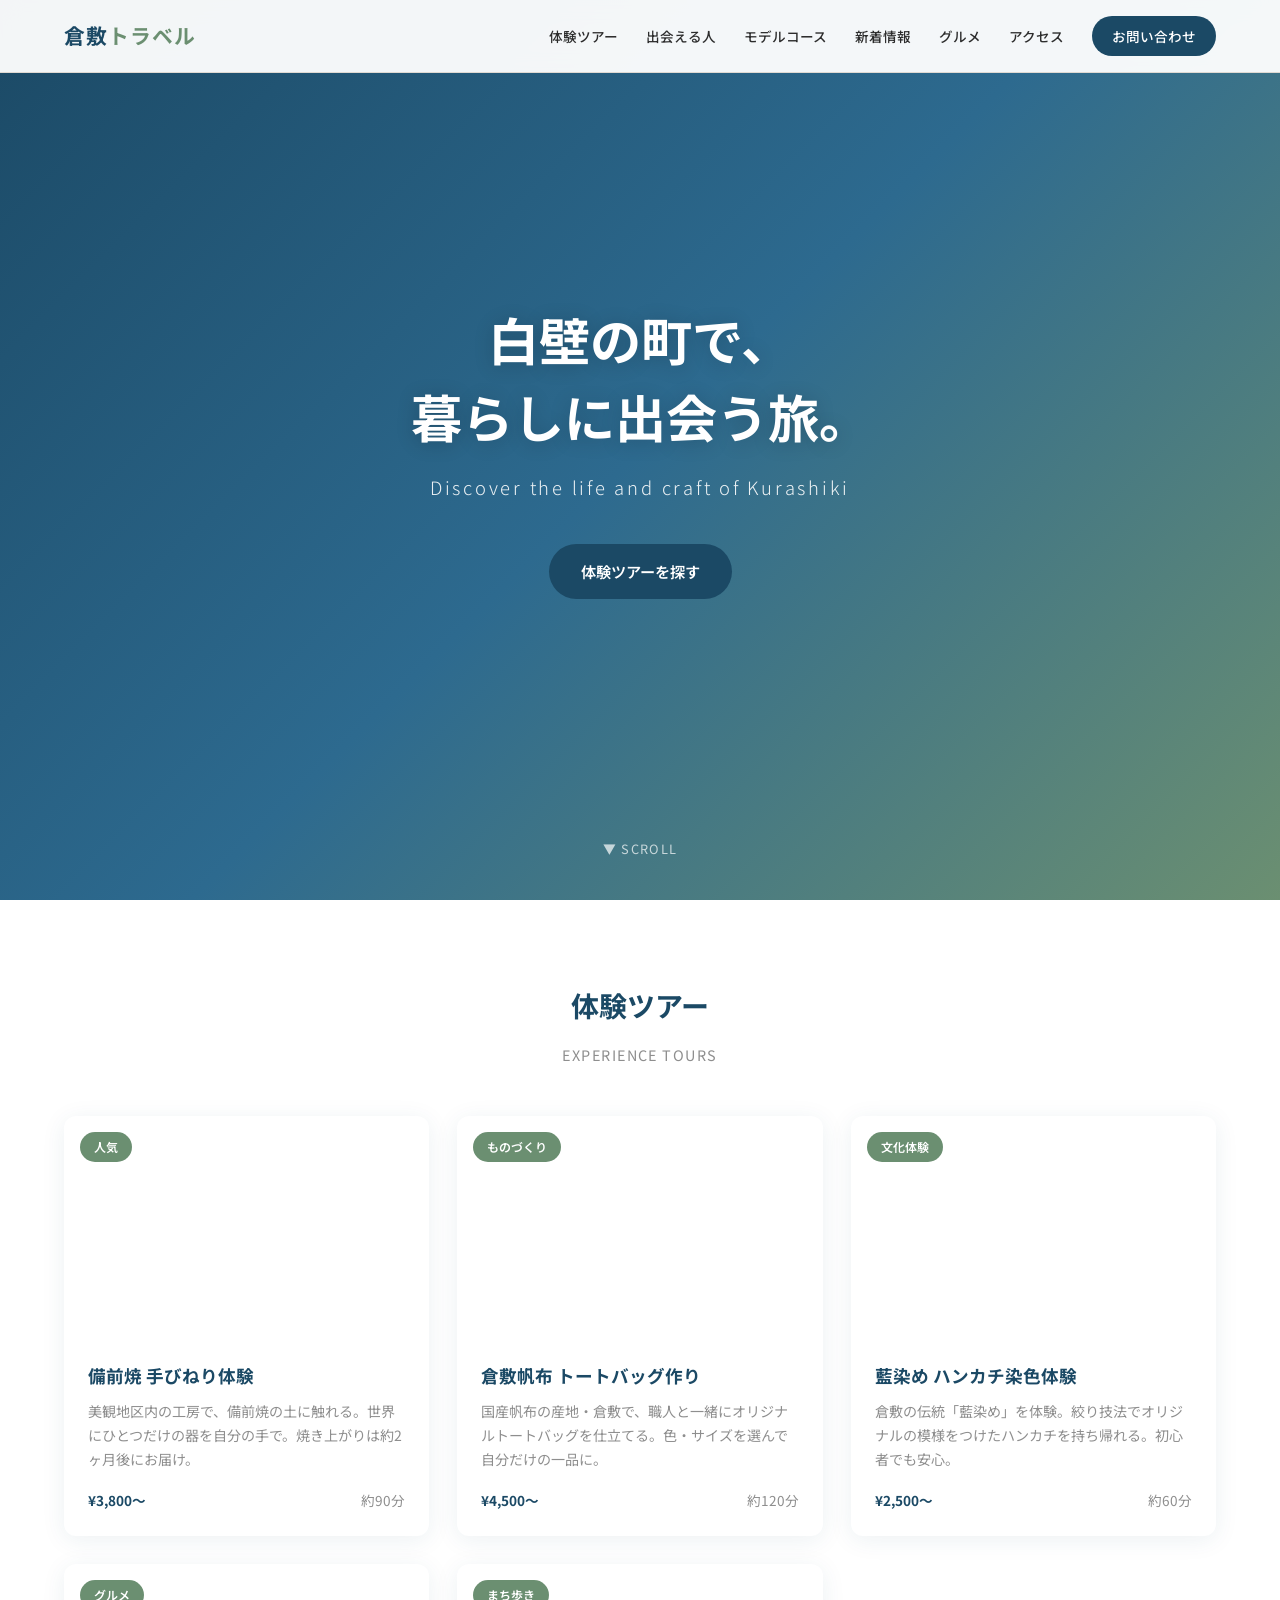
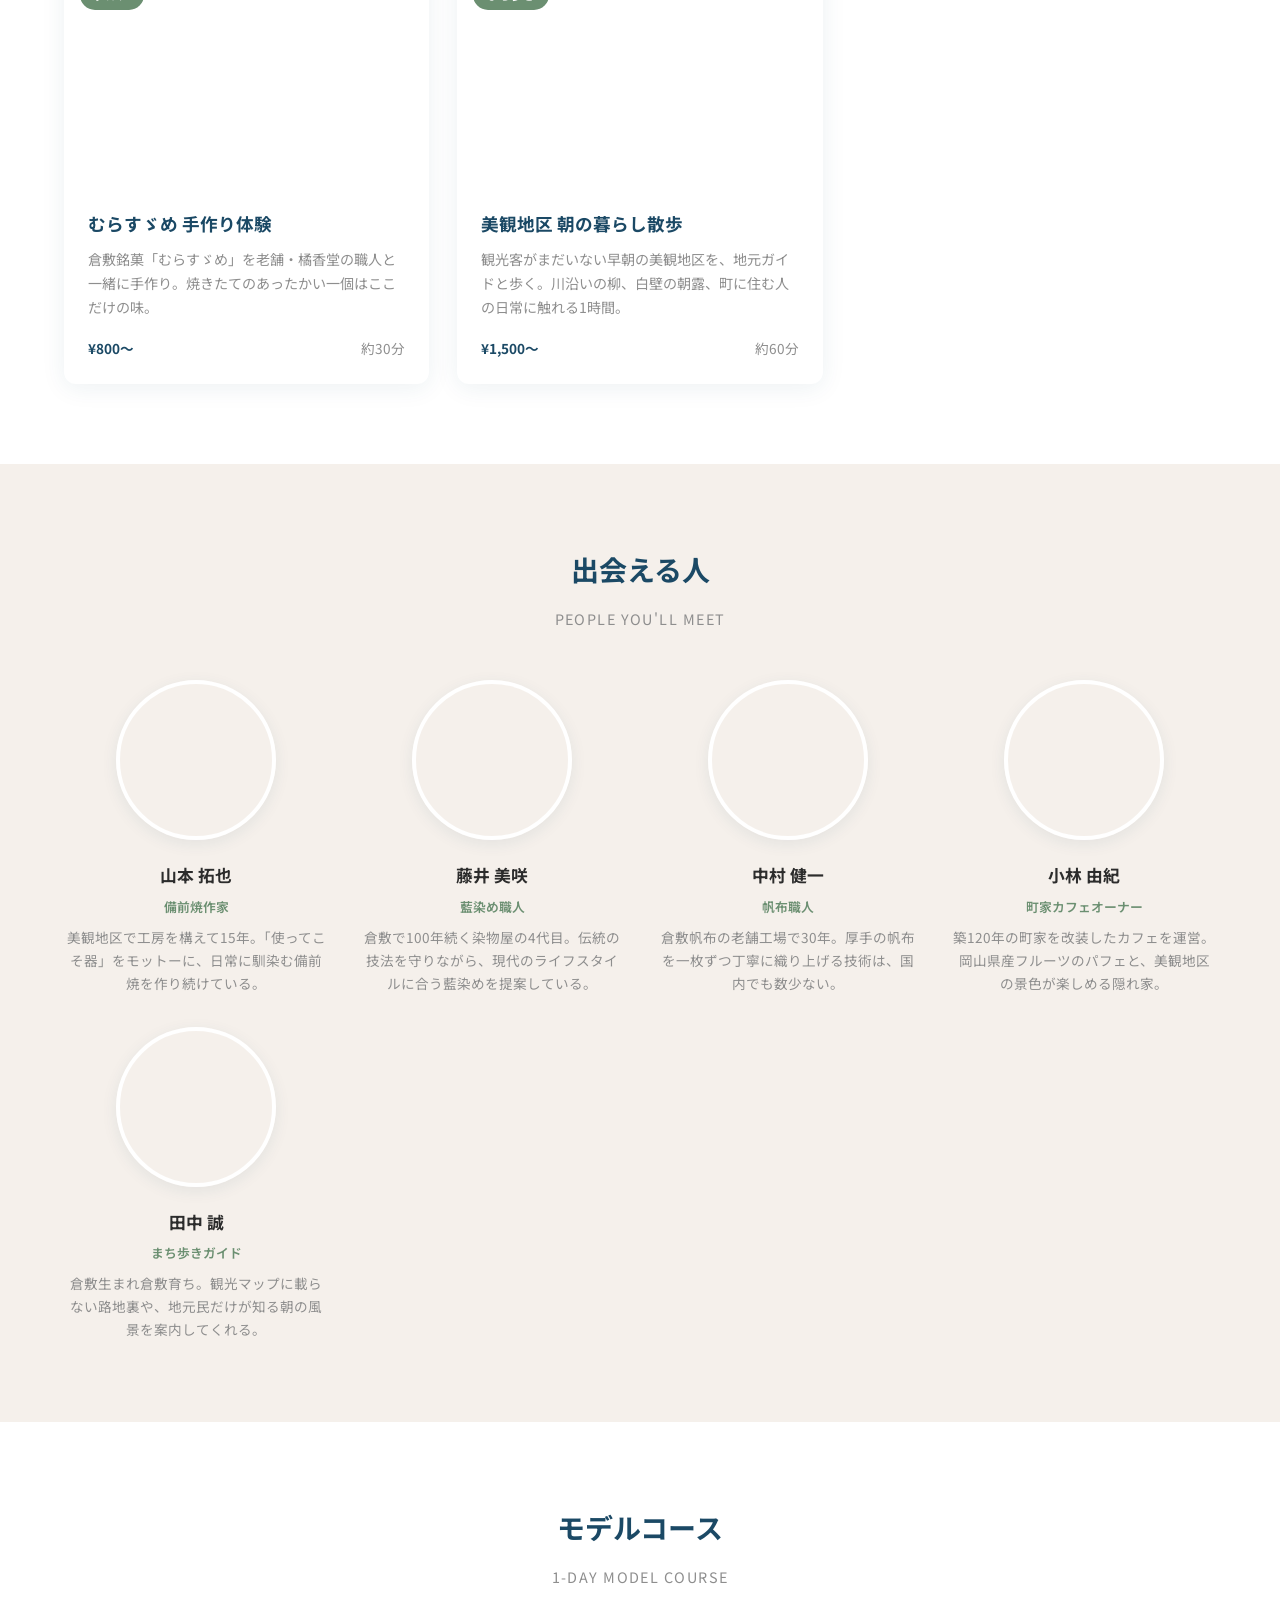
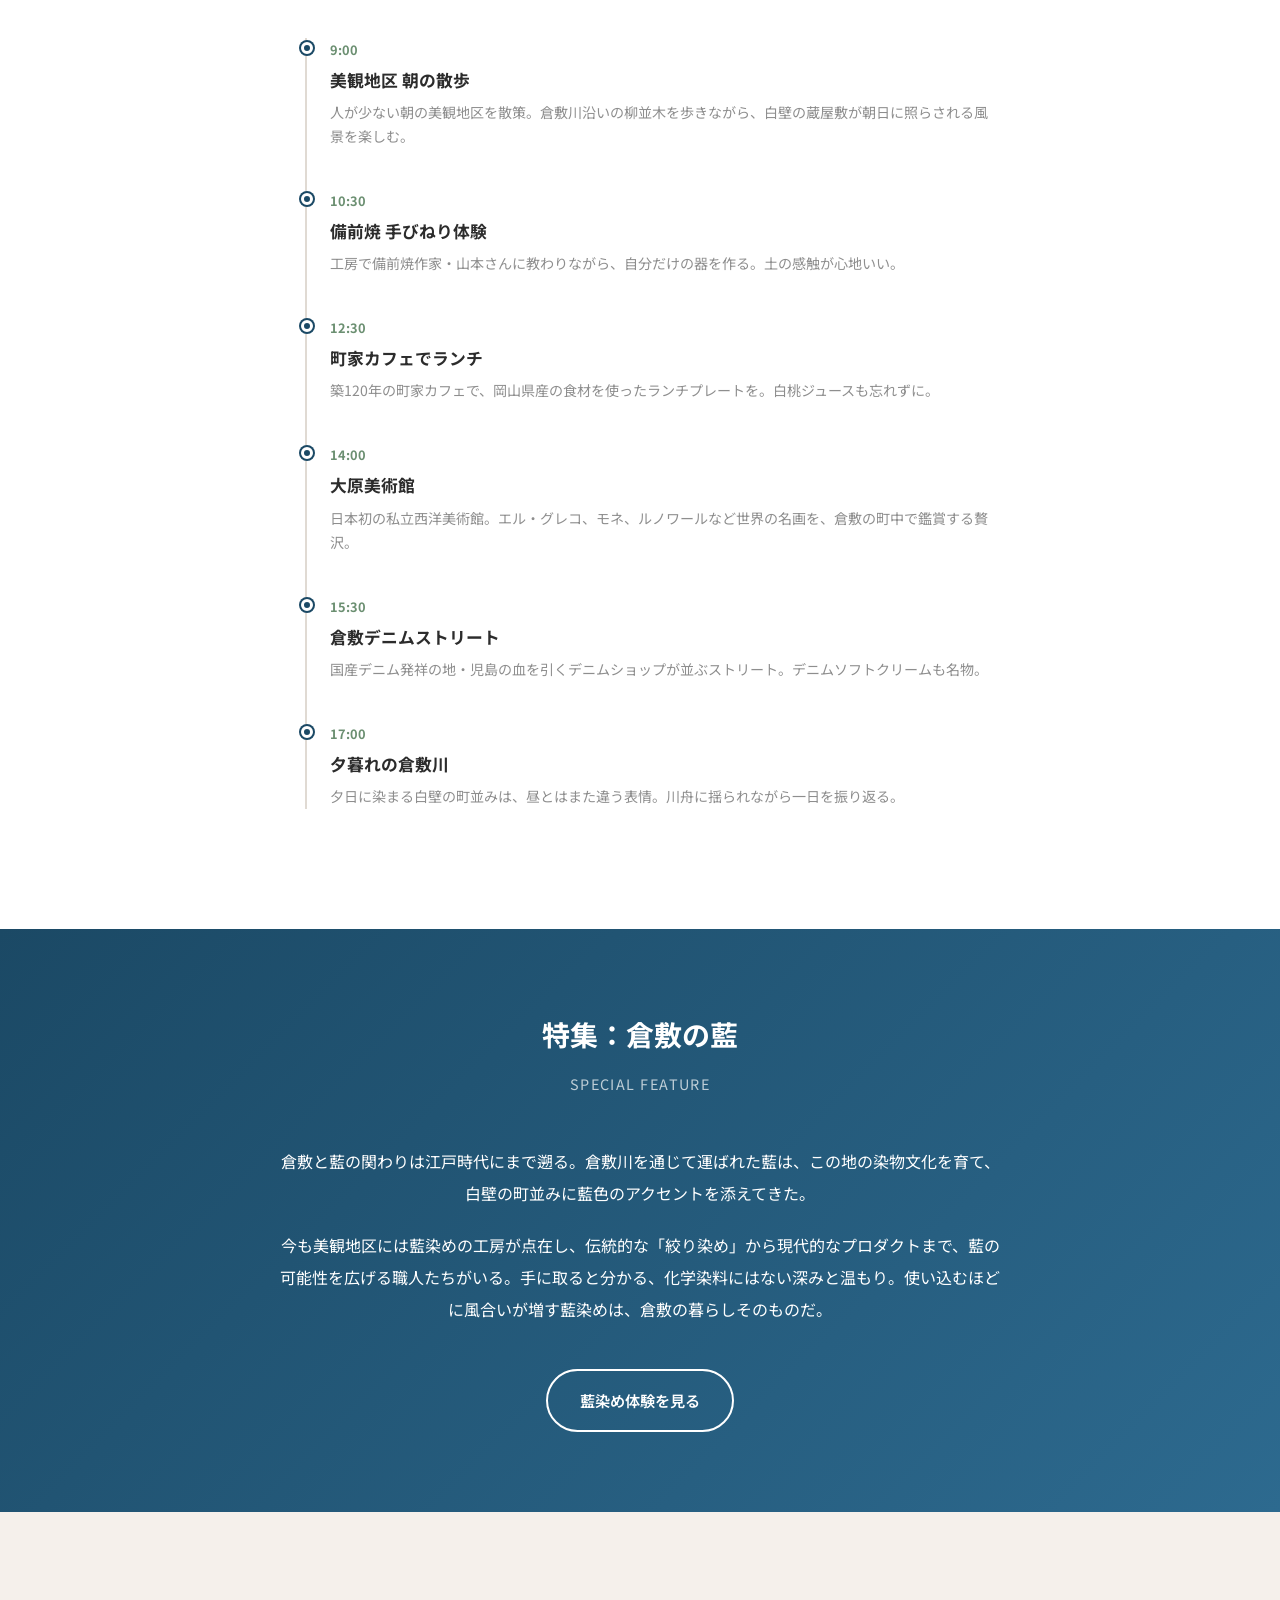
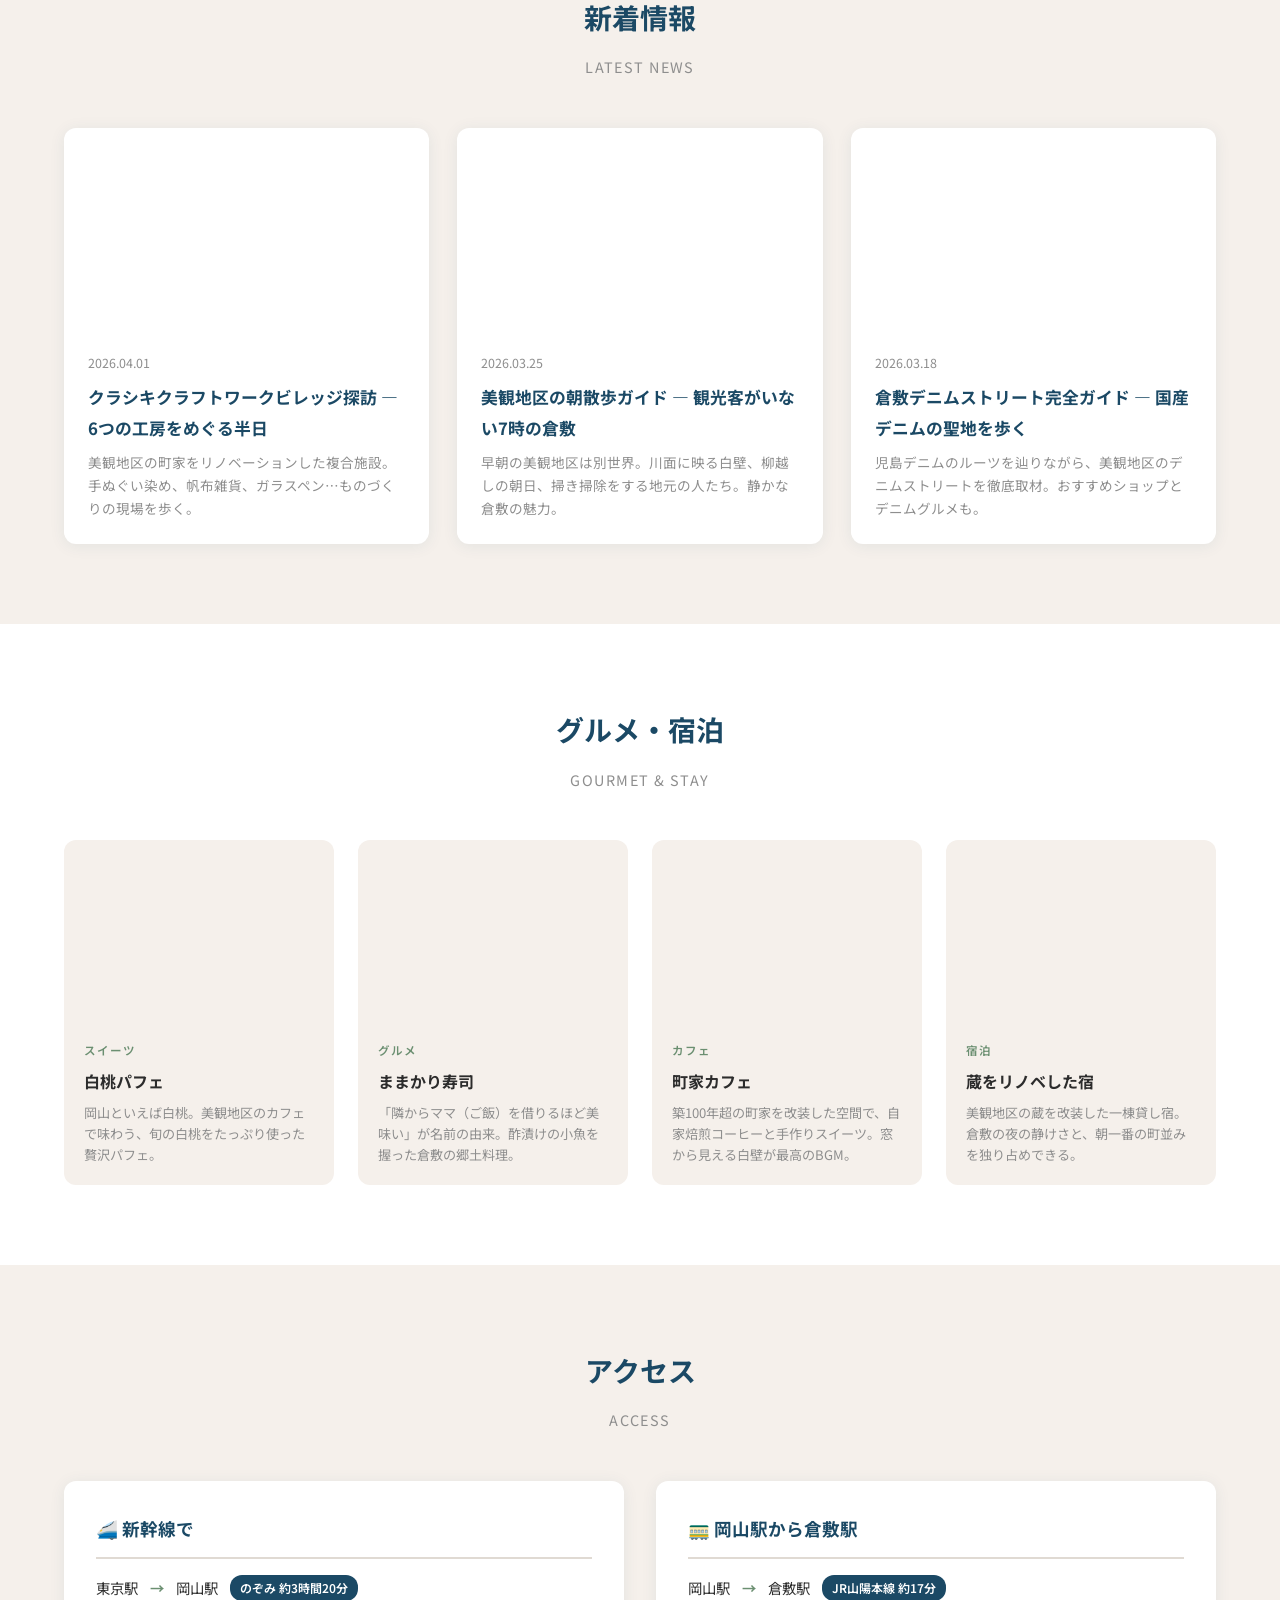
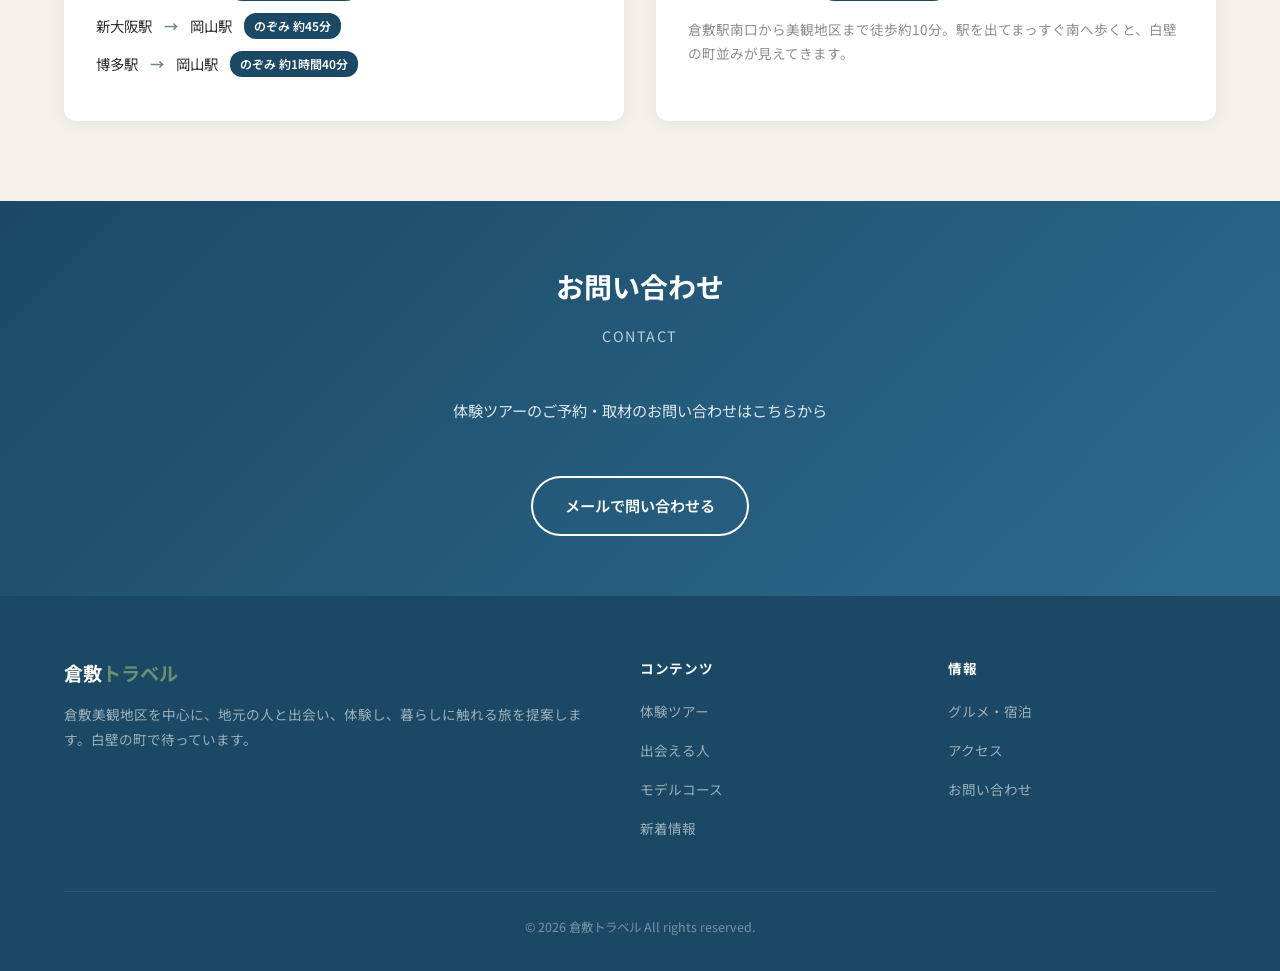
==== index.html @ 5ec63b0f "Initial release: 倉敷トラベル静的サイト - トップページ（ヒーロー、体験ツアー5件、出会える人5人、モデルコース、特集、グルメ・宿泊、アクセス） - ブログ記事3本（クラフトワークビ" ====
<!DOCTYPE html>
<html lang="ja">
<head>
  <meta charset="UTF-8">
  <meta name="viewport" content="width=device-width, initial-scale=1.0">
  <title>倉敷トラベル — 白壁の町で、暮らしに出会う旅。</title>
  <meta name="description" content="倉敷美観地区を中心に、地元の人と出会い、体験し、暮らしに触れる旅を提案します。体験ツアー・モデルコース・グルメ情報をお届け。">
  <link rel="preconnect" href="https://fonts.googleapis.com">
  <link rel="preconnect" href="https://fonts.gstatic.com" crossorigin>
  <link href="https://fonts.googleapis.com/css2?family=Noto+Sans+JP:wght@300;400;500;600;700&display=swap" rel="stylesheet">
  <link rel="stylesheet" href="style.css">
</head>
<body>

<!-- ===== Header ===== -->
<header class="header">
  <div class="header-inner">
    <a href="#" class="logo">倉敷<span>トラベル</span></a>
    <nav class="nav">
      <a href="#tours">体験ツアー</a>
      <a href="#people">出会える人</a>
      <a href="#course">モデルコース</a>
      <a href="#blog">新着情報</a>
      <a href="#gourmet">グルメ</a>
      <a href="#access">アクセス</a>
      <a href="#contact" class="nav-contact">お問い合わせ</a>
    </nav>
    <button class="hamburger" aria-label="メニューを開く">
      <span></span><span></span><span></span>
    </button>
  </div>
</header>

<!-- Mobile Nav -->
<div class="mobile-nav">
  <button class="mobile-nav-close" aria-label="メニューを閉じる">✕</button>
  <a href="#tours">体験ツアー</a>
  <a href="#people">出会える人</a>
  <a href="#course">モデルコース</a>
  <a href="#blog">新着情報</a>
  <a href="#gourmet">グルメ</a>
  <a href="#access">アクセス</a>
  <a href="#contact">お問い合わせ</a>
</div>

<!-- ===== Hero ===== -->
<section class="hero">
  <div class="hero-bg"></div>
  <div class="hero-content">
    <h1 class="hero-tagline">白壁の町で、<br>暮らしに出会う旅。</h1>
    <p class="hero-sub">Discover the life and craft of Kurashiki</p>
    <a href="#tours" class="btn btn-primary">体験ツアーを探す</a>
  </div>
  <div class="hero-scroll">▼ SCROLL</div>
</section>

<!-- ===== 体験ツアー ===== -->
<section id="tours" class="section tours">
  <div class="container">
    <h2 class="section-title fade-in">体験ツアー</h2>
    <p class="section-subtitle fade-in">EXPERIENCE TOURS</p>
    <div class="tour-grid">

      <div class="tour-card fade-in">
        <div class="tour-card-img" style="background-image:url('https://images.unsplash.com/photo-1565610222536-ef125c59da2e?w=600&q=80')">
          <span class="tour-card-tag">人気</span>
        </div>
        <div class="tour-card-body">
          <h3 class="tour-card-title">備前焼 手びねり体験</h3>
          <p class="tour-card-desc">美観地区内の工房で、備前焼の土に触れる。世界にひとつだけの器を自分の手で。焼き上がりは約2ヶ月後にお届け。</p>
          <div class="tour-card-meta">
            <span class="tour-card-price">¥3,800〜</span>
            <span class="tour-card-duration">約90分</span>
          </div>
        </div>
      </div>

      <div class="tour-card fade-in">
        <div class="tour-card-img" style="background-image:url('https://images.unsplash.com/photo-1558618666-fcd25c85f82e?w=600&q=80')">
          <span class="tour-card-tag">ものづくり</span>
        </div>
        <div class="tour-card-body">
          <h3 class="tour-card-title">倉敷帆布 トートバッグ作り</h3>
          <p class="tour-card-desc">国産帆布の産地・倉敷で、職人と一緒にオリジナルトートバッグを仕立てる。色・サイズを選んで自分だけの一品に。</p>
          <div class="tour-card-meta">
            <span class="tour-card-price">¥4,500〜</span>
            <span class="tour-card-duration">約120分</span>
          </div>
        </div>
      </div>

      <div class="tour-card fade-in">
        <div class="tour-card-img" style="background-image:url('https://images.unsplash.com/photo-1594736797933-d0501ba2fe65?w=600&q=80')">
          <span class="tour-card-tag">文化体験</span>
        </div>
        <div class="tour-card-body">
          <h3 class="tour-card-title">藍染め ハンカチ染色体験</h3>
          <p class="tour-card-desc">倉敷の伝統「藍染め」を体験。絞り技法でオリジナルの模様をつけたハンカチを持ち帰れる。初心者でも安心。</p>
          <div class="tour-card-meta">
            <span class="tour-card-price">¥2,500〜</span>
            <span class="tour-card-duration">約60分</span>
          </div>
        </div>
      </div>

      <div class="tour-card fade-in">
        <div class="tour-card-img" style="background-image:url('https://images.unsplash.com/photo-1551632436-cbf8dd35adfa?w=600&q=80')">
          <span class="tour-card-tag">グルメ</span>
        </div>
        <div class="tour-card-body">
          <h3 class="tour-card-title">むらすゞめ 手作り体験</h3>
          <p class="tour-card-desc">倉敷銘菓「むらすゞめ」を老舗・橘香堂の職人と一緒に手作り。焼きたてのあったかい一個はここだけの味。</p>
          <div class="tour-card-meta">
            <span class="tour-card-price">¥800〜</span>
            <span class="tour-card-duration">約30分</span>
          </div>
        </div>
      </div>

      <div class="tour-card fade-in">
        <div class="tour-card-img" style="background-image:url('https://images.unsplash.com/photo-1524413840807-0c3cb6fa808d?w=600&q=80')">
          <span class="tour-card-tag">まち歩き</span>
        </div>
        <div class="tour-card-body">
          <h3 class="tour-card-title">美観地区 朝の暮らし散歩</h3>
          <p class="tour-card-desc">観光客がまだいない早朝の美観地区を、地元ガイドと歩く。川沿いの柳、白壁の朝露、町に住む人の日常に触れる1時間。</p>
          <div class="tour-card-meta">
            <span class="tour-card-price">¥1,500〜</span>
            <span class="tour-card-duration">約60分</span>
          </div>
        </div>
      </div>

    </div>
  </div>
</section>

<!-- ===== 出会える人 ===== -->
<section id="people" class="section people">
  <div class="container">
    <h2 class="section-title fade-in">出会える人</h2>
    <p class="section-subtitle fade-in">PEOPLE YOU'LL MEET</p>
    <div class="people-grid">

      <div class="person-card fade-in">
        <div class="person-img" style="background-image:url('https://images.unsplash.com/photo-1556157382-97eda2d62296?w=300&q=80')"></div>
        <h3 class="person-name">山本 拓也</h3>
        <p class="person-role">備前焼作家</p>
        <p class="person-desc">美観地区で工房を構えて15年。「使ってこそ器」をモットーに、日常に馴染む備前焼を作り続けている。</p>
      </div>

      <div class="person-card fade-in">
        <div class="person-img" style="background-image:url('https://images.unsplash.com/photo-1580489944761-15a19d654956?w=300&q=80')"></div>
        <h3 class="person-name">藤井 美咲</h3>
        <p class="person-role">藍染め職人</p>
        <p class="person-desc">倉敷で100年続く染物屋の4代目。伝統の技法を守りながら、現代のライフスタイルに合う藍染めを提案している。</p>
      </div>

      <div class="person-card fade-in">
        <div class="person-img" style="background-image:url('https://images.unsplash.com/photo-1507003211169-0a1dd7228f2d?w=300&q=80')"></div>
        <h3 class="person-name">中村 健一</h3>
        <p class="person-role">帆布職人</p>
        <p class="person-desc">倉敷帆布の老舗工場で30年。厚手の帆布を一枚ずつ丁寧に織り上げる技術は、国内でも数少ない。</p>
      </div>

      <div class="person-card fade-in">
        <div class="person-img" style="background-image:url('https://images.unsplash.com/photo-1573497019940-1c28c88b4f3e?w=300&q=80')"></div>
        <h3 class="person-name">小林 由紀</h3>
        <p class="person-role">町家カフェオーナー</p>
        <p class="person-desc">築120年の町家を改装したカフェを運営。岡山県産フルーツのパフェと、美観地区の景色が楽しめる隠れ家。</p>
      </div>

      <div class="person-card fade-in">
        <div class="person-img" style="background-image:url('https://images.unsplash.com/photo-1472099645785-5658abf4ff4e?w=300&q=80')"></div>
        <h3 class="person-name">田中 誠</h3>
        <p class="person-role">まち歩きガイド</p>
        <p class="person-desc">倉敷生まれ倉敷育ち。観光マップに載らない路地裏や、地元民だけが知る朝の風景を案内してくれる。</p>
      </div>

    </div>
  </div>
</section>

<!-- ===== モデルコース ===== -->
<section id="course" class="section course">
  <div class="container">
    <h2 class="section-title fade-in">モデルコース</h2>
    <p class="section-subtitle fade-in">1-DAY MODEL COURSE</p>
    <div class="course-timeline fade-in">

      <div class="course-item">
        <p class="course-time">9:00</p>
        <h3 class="course-item-title">美観地区 朝の散歩</h3>
        <p class="course-item-desc">人が少ない朝の美観地区を散策。倉敷川沿いの柳並木を歩きながら、白壁の蔵屋敷が朝日に照らされる風景を楽しむ。</p>
      </div>

      <div class="course-item">
        <p class="course-time">10:30</p>
        <h3 class="course-item-title">備前焼 手びねり体験</h3>
        <p class="course-item-desc">工房で備前焼作家・山本さんに教わりながら、自分だけの器を作る。土の感触が心地いい。</p>
      </div>

      <div class="course-item">
        <p class="course-time">12:30</p>
        <h3 class="course-item-title">町家カフェでランチ</h3>
        <p class="course-item-desc">築120年の町家カフェで、岡山県産の食材を使ったランチプレートを。白桃ジュースも忘れずに。</p>
      </div>

      <div class="course-item">
        <p class="course-time">14:00</p>
        <h3 class="course-item-title">大原美術館</h3>
        <p class="course-item-desc">日本初の私立西洋美術館。エル・グレコ、モネ、ルノワールなど世界の名画を、倉敷の町中で鑑賞する贅沢。</p>
      </div>

      <div class="course-item">
        <p class="course-time">15:30</p>
        <h3 class="course-item-title">倉敷デニムストリート</h3>
        <p class="course-item-desc">国産デニム発祥の地・児島の血を引くデニムショップが並ぶストリート。デニムソフトクリームも名物。</p>
      </div>

      <div class="course-item">
        <p class="course-time">17:00</p>
        <h3 class="course-item-title">夕暮れの倉敷川</h3>
        <p class="course-item-desc">夕日に染まる白壁の町並みは、昼とはまた違う表情。川舟に揺られながら一日を振り返る。</p>
      </div>

    </div>
  </div>
</section>

<!-- ===== 特集 ===== -->
<section class="section feature">
  <div class="container">
    <h2 class="section-title fade-in">特集：倉敷の藍</h2>
    <p class="section-subtitle fade-in">SPECIAL FEATURE</p>
    <div class="feature-content fade-in">
      <p>倉敷と藍の関わりは江戸時代にまで遡る。倉敷川を通じて運ばれた藍は、この地の染物文化を育て、白壁の町並みに藍色のアクセントを添えてきた。</p>
      <p>今も美観地区には藍染めの工房が点在し、伝統的な「絞り染め」から現代的なプロダクトまで、藍の可能性を広げる職人たちがいる。手に取ると分かる、化学染料にはない深みと温もり。使い込むほどに風合いが増す藍染めは、倉敷の暮らしそのものだ。</p>
      <a href="#" class="btn btn-outline" style="border-color:#fff;color:#fff;">藍染め体験を見る</a>
    </div>
  </div>
</section>

<!-- ===== 新着情報 / ブログ ===== -->
<section id="blog" class="section blog">
  <div class="container">
    <h2 class="section-title fade-in">新着情報</h2>
    <p class="section-subtitle fade-in">LATEST NEWS</p>
    <div class="blog-grid">

      <a href="blog/craft-work-village.html" class="blog-card fade-in">
        <div class="blog-card-img" style="background-image:url('https://images.unsplash.com/photo-1513364776144-60967b0f800f?w=600&q=80')"></div>
        <div class="blog-card-body">
          <p class="blog-card-date">2026.04.01</p>
          <h3 class="blog-card-title">クラシキクラフトワークビレッジ探訪 — 6つの工房をめぐる半日</h3>
          <p class="blog-card-excerpt">美観地区の町家をリノベーションした複合施設。手ぬぐい染め、帆布雑貨、ガラスペン…ものづくりの現場を歩く。</p>
        </div>
      </a>

      <a href="blog/morning-walk.html" class="blog-card fade-in">
        <div class="blog-card-img" style="background-image:url('https://images.unsplash.com/photo-1528360983277-13d401cdc186?w=600&q=80')"></div>
        <div class="blog-card-body">
          <p class="blog-card-date">2026.03.25</p>
          <h3 class="blog-card-title">美観地区の朝散歩ガイド — 観光客がいない7時の倉敷</h3>
          <p class="blog-card-excerpt">早朝の美観地区は別世界。川面に映る白壁、柳越しの朝日、掃き掃除をする地元の人たち。静かな倉敷の魅力。</p>
        </div>
      </a>

      <a href="blog/denim-street.html" class="blog-card fade-in">
        <div class="blog-card-img" style="background-image:url('https://images.unsplash.com/photo-1582552938357-32b906df40cb?w=600&q=80')"></div>
        <div class="blog-card-body">
          <p class="blog-card-date">2026.03.18</p>
          <h3 class="blog-card-title">倉敷デニムストリート完全ガイド — 国産デニムの聖地を歩く</h3>
          <p class="blog-card-excerpt">児島デニムのルーツを辿りながら、美観地区のデニムストリートを徹底取材。おすすめショップとデニムグルメも。</p>
        </div>
      </a>

    </div>
  </div>
</section>

<!-- ===== グルメ・宿泊 ===== -->
<section id="gourmet" class="section gourmet">
  <div class="container">
    <h2 class="section-title fade-in">グルメ・宿泊</h2>
    <p class="section-subtitle fade-in">GOURMET & STAY</p>
    <div class="gourmet-grid">

      <div class="gourmet-card fade-in">
        <div class="gourmet-card-img" style="background-image:url('https://images.unsplash.com/photo-1551024506-0bccd828d307?w=400&q=80')"></div>
        <div class="gourmet-card-body">
          <p class="gourmet-card-cat">スイーツ</p>
          <h3 class="gourmet-card-title">白桃パフェ</h3>
          <p class="gourmet-card-desc">岡山といえば白桃。美観地区のカフェで味わう、旬の白桃をたっぷり使った贅沢パフェ。</p>
        </div>
      </div>

      <div class="gourmet-card fade-in">
        <div class="gourmet-card-img" style="background-image:url('https://images.unsplash.com/photo-1555126634-323283e090fa?w=400&q=80')"></div>
        <div class="gourmet-card-body">
          <p class="gourmet-card-cat">グルメ</p>
          <h3 class="gourmet-card-title">ままかり寿司</h3>
          <p class="gourmet-card-desc">「隣からママ（ご飯）を借りるほど美味い」が名前の由来。酢漬けの小魚を握った倉敷の郷土料理。</p>
        </div>
      </div>

      <div class="gourmet-card fade-in">
        <div class="gourmet-card-img" style="background-image:url('https://images.unsplash.com/photo-1534040385115-33dcb3acba5b?w=400&q=80')"></div>
        <div class="gourmet-card-body">
          <p class="gourmet-card-cat">カフェ</p>
          <h3 class="gourmet-card-title">町家カフェ</h3>
          <p class="gourmet-card-desc">築100年超の町家を改装した空間で、自家焙煎コーヒーと手作りスイーツ。窓から見える白壁が最高のBGM。</p>
        </div>
      </div>

      <div class="gourmet-card fade-in">
        <div class="gourmet-card-img" style="background-image:url('https://images.unsplash.com/photo-1566073771259-6a8506099945?w=400&q=80')"></div>
        <div class="gourmet-card-body">
          <p class="gourmet-card-cat">宿泊</p>
          <h3 class="gourmet-card-title">蔵をリノベした宿</h3>
          <p class="gourmet-card-desc">美観地区の蔵を改装した一棟貸し宿。倉敷の夜の静けさと、朝一番の町並みを独り占めできる。</p>
        </div>
      </div>

    </div>
  </div>
</section>

<!-- ===== アクセス ===== -->
<section id="access" class="section access">
  <div class="container">
    <h2 class="section-title fade-in">アクセス</h2>
    <p class="section-subtitle fade-in">ACCESS</p>
    <div class="access-grid fade-in">

      <div class="access-card">
        <h3>🚄 新幹線で</h3>
        <div class="access-route">
          <span>東京駅</span>
          <span class="arrow">→</span>
          <span>岡山駅</span>
          <span class="time">のぞみ 約3時間20分</span>
        </div>
        <div class="access-route">
          <span>新大阪駅</span>
          <span class="arrow">→</span>
          <span>岡山駅</span>
          <span class="time">のぞみ 約45分</span>
        </div>
        <div class="access-route">
          <span>博多駅</span>
          <span class="arrow">→</span>
          <span>岡山駅</span>
          <span class="time">のぞみ 約1時間40分</span>
        </div>
      </div>

      <div class="access-card">
        <h3>🚃 岡山駅から倉敷駅</h3>
        <div class="access-route">
          <span>岡山駅</span>
          <span class="arrow">→</span>
          <span>倉敷駅</span>
          <span class="time">JR山陽本線 約17分</span>
        </div>
        <p style="font-size:0.85rem;color:var(--muted);margin-top:16px;">倉敷駅南口から美観地区まで徒歩約10分。駅を出てまっすぐ南へ歩くと、白壁の町並みが見えてきます。</p>
      </div>

    </div>
  </div>
</section>

<!-- ===== Contact ===== -->
<section id="contact" class="section feature" style="padding:60px 0;">
  <div class="container" style="text-align:center;">
    <h2 class="section-title fade-in" style="color:#fff;">お問い合わせ</h2>
    <p class="section-subtitle fade-in" style="color:rgba(255,255,255,0.7);">CONTACT</p>
    <p class="fade-in" style="color:rgba(255,255,255,0.85);margin-bottom:28px;font-size:0.95rem;">体験ツアーのご予約・取材のお問い合わせはこちらから</p>
    <a href="mailto:info@kurashiki-travel.pages.dev" class="btn btn-outline fade-in" style="border-color:#fff;color:#fff;">メールで問い合わせる</a>
  </div>
</section>

<!-- ===== Footer ===== -->
<footer class="footer">
  <div class="container">
    <div class="footer-grid">
      <div>
        <p class="footer-brand">倉敷<span>トラベル</span></p>
        <p class="footer-desc">倉敷美観地区を中心に、地元の人と出会い、体験し、暮らしに触れる旅を提案します。白壁の町で待っています。</p>
      </div>
      <div>
        <h4>コンテンツ</h4>
        <ul>
          <li><a href="#tours">体験ツアー</a></li>
          <li><a href="#people">出会える人</a></li>
          <li><a href="#course">モデルコース</a></li>
          <li><a href="#blog">新着情報</a></li>
        </ul>
      </div>
      <div>
        <h4>情報</h4>
        <ul>
          <li><a href="#gourmet">グルメ・宿泊</a></li>
          <li><a href="#access">アクセス</a></li>
          <li><a href="#contact">お問い合わせ</a></li>
        </ul>
      </div>
    </div>
    <div class="footer-bottom">
      <p>&copy; 2026 倉敷トラベル All rights reserved.</p>
    </div>
  </div>
</footer>

<script src="script.js"></script>
</body>
</html>
---- style.css ----
/* ========================================
   倉敷トラベル — Style
   カラー: 藍色・白壁・柳をモチーフ
   ======================================== */

:root {
  --primary: #1B4965;
  --primary-light: #2D6A8F;
  --accent: #6B8F71;
  --bg: #F5F0EB;
  --bg-white: #FFFFFF;
  --text: #2C2C2C;
  --muted: #8E8E8E;
  --border: #E0DAD3;
  --shadow: rgba(27, 73, 101, 0.08);
  --radius: 12px;
  --max-width: 1200px;
}

/* Reset */
*, *::before, *::after { box-sizing: border-box; margin: 0; padding: 0; }
html { scroll-behavior: smooth; }
body {
  font-family: "Noto Sans JP", "Hiragino Sans", "Yu Gothic", sans-serif;
  color: var(--text);
  background: var(--bg);
  line-height: 1.8;
  -webkit-font-smoothing: antialiased;
}
a { color: inherit; text-decoration: none; }
img { max-width: 100%; height: auto; display: block; }
ul { list-style: none; }

/* ---- Utility ---- */
.container { max-width: var(--max-width); margin: 0 auto; padding: 0 24px; }
.section { padding: 80px 0; }
.section-title {
  font-size: 1.75rem;
  font-weight: 700;
  color: var(--primary);
  text-align: center;
  margin-bottom: 12px;
}
.section-subtitle {
  font-size: 0.9rem;
  color: var(--muted);
  text-align: center;
  margin-bottom: 48px;
  letter-spacing: 0.1em;
}
.btn {
  display: inline-block;
  padding: 14px 32px;
  border-radius: 40px;
  font-size: 0.95rem;
  font-weight: 600;
  transition: all 0.3s ease;
  cursor: pointer;
  border: none;
}
.btn-primary {
  background: var(--primary);
  color: #fff;
}
.btn-primary:hover { background: var(--primary-light); transform: translateY(-2px); }
.btn-outline {
  background: transparent;
  color: var(--primary);
  border: 2px solid var(--primary);
}
.btn-outline:hover { background: var(--primary); color: #fff; }
.btn-accent {
  background: var(--accent);
  color: #fff;
}
.btn-accent:hover { opacity: 0.9; transform: translateY(-2px); }

/* ---- Header ---- */
.header {
  position: fixed;
  top: 0; left: 0; right: 0;
  z-index: 1000;
  background: rgba(255,255,255,0.95);
  backdrop-filter: blur(10px);
  border-bottom: 1px solid var(--border);
  transition: box-shadow 0.3s;
}
.header.scrolled { box-shadow: 0 2px 20px var(--shadow); }
.header-inner {
  display: flex;
  align-items: center;
  justify-content: space-between;
  height: 72px;
  max-width: var(--max-width);
  margin: 0 auto;
  padding: 0 24px;
}
.logo {
  font-size: 1.3rem;
  font-weight: 700;
  color: var(--primary);
  letter-spacing: 0.05em;
}
.logo span { color: var(--accent); }
.nav { display: flex; gap: 28px; align-items: center; }
.nav a {
  font-size: 0.85rem;
  font-weight: 500;
  color: var(--text);
  transition: color 0.2s;
  position: relative;
}
.nav a:hover { color: var(--primary); }
.nav a::after {
  content: '';
  position: absolute;
  bottom: -4px; left: 0;
  width: 0; height: 2px;
  background: var(--primary);
  transition: width 0.3s;
}
.nav a:hover::after { width: 100%; }
.nav-contact {
  padding: 8px 20px !important;
  border-radius: 40px !important;
  background: var(--primary) !important;
  color: #fff !important;
  font-size: 0.85rem !important;
}
.nav-contact:hover { background: var(--primary-light) !important; }
.nav-contact::after { display: none !important; }
.hamburger {
  display: none;
  flex-direction: column;
  gap: 5px;
  cursor: pointer;
  background: none;
  border: none;
  padding: 4px;
}
.hamburger span {
  display: block;
  width: 24px; height: 2px;
  background: var(--text);
  transition: all 0.3s;
}

/* ---- Hero ---- */
.hero {
  position: relative;
  height: 100vh;
  min-height: 600px;
  display: flex;
  align-items: center;
  justify-content: center;
  text-align: center;
  overflow: hidden;
  background: linear-gradient(135deg, #1B4965 0%, #2D6A8F 50%, #6B8F71 100%);
}
.hero-bg {
  position: absolute;
  inset: 0;
  background-image: url('https://images.unsplash.com/photo-1580998691018-928097b4b7c4?w=1920&q=80');
  background-size: cover;
  background-position: center;
  opacity: 0.3;
}
.hero-content {
  position: relative;
  z-index: 1;
  color: #fff;
  padding: 0 24px;
}
.hero-tagline {
  font-size: clamp(1.8rem, 5vw, 3.2rem);
  font-weight: 700;
  line-height: 1.5;
  margin-bottom: 16px;
  text-shadow: 0 2px 20px rgba(0,0,0,0.2);
}
.hero-sub {
  font-size: clamp(0.9rem, 2vw, 1.15rem);
  opacity: 0.9;
  margin-bottom: 40px;
  letter-spacing: 0.15em;
  font-weight: 300;
}
.hero-scroll {
  position: absolute;
  bottom: 40px;
  left: 50%;
  transform: translateX(-50%);
  color: #fff;
  font-size: 0.8rem;
  letter-spacing: 0.1em;
  opacity: 0.7;
  animation: bounce 2s infinite;
}
@keyframes bounce {
  0%, 100% { transform: translateX(-50%) translateY(0); }
  50% { transform: translateX(-50%) translateY(8px); }
}

/* ---- Tours ---- */
.tours { background: var(--bg-white); }
.tour-grid {
  display: grid;
  grid-template-columns: repeat(auto-fill, minmax(340px, 1fr));
  gap: 28px;
}
.tour-card {
  border-radius: var(--radius);
  overflow: hidden;
  background: var(--bg-white);
  box-shadow: 0 4px 24px var(--shadow);
  transition: transform 0.3s, box-shadow 0.3s;
}
.tour-card:hover { transform: translateY(-6px); box-shadow: 0 12px 40px rgba(27,73,101,0.12); }
.tour-card-img {
  height: 220px;
  background-size: cover;
  background-position: center;
  position: relative;
}
.tour-card-tag {
  position: absolute;
  top: 16px; left: 16px;
  background: var(--accent);
  color: #fff;
  padding: 4px 14px;
  border-radius: 20px;
  font-size: 0.75rem;
  font-weight: 600;
}
.tour-card-body { padding: 24px; }
.tour-card-title {
  font-size: 1.1rem;
  font-weight: 700;
  margin-bottom: 8px;
  color: var(--primary);
}
.tour-card-desc {
  font-size: 0.88rem;
  color: var(--muted);
  margin-bottom: 16px;
  line-height: 1.7;
}
.tour-card-meta {
  display: flex;
  justify-content: space-between;
  align-items: center;
  font-size: 0.85rem;
}
.tour-card-price { font-weight: 700; color: var(--primary); }
.tour-card-duration { color: var(--muted); }

/* ---- People ---- */
.people { background: var(--bg); }
.people-grid {
  display: grid;
  grid-template-columns: repeat(auto-fill, minmax(220px, 1fr));
  gap: 32px;
}
.person-card { text-align: center; }
.person-img {
  width: 160px; height: 160px;
  border-radius: 50%;
  margin: 0 auto 20px;
  background-size: cover;
  background-position: center;
  border: 4px solid var(--bg-white);
  box-shadow: 0 4px 16px var(--shadow);
}
.person-name {
  font-size: 1.05rem;
  font-weight: 700;
  margin-bottom: 4px;
}
.person-role {
  font-size: 0.8rem;
  color: var(--accent);
  font-weight: 600;
  margin-bottom: 8px;
}
.person-desc {
  font-size: 0.85rem;
  color: var(--muted);
  line-height: 1.7;
}

/* ---- Model Course ---- */
.course { background: var(--bg-white); }
.course-timeline {
  max-width: 700px;
  margin: 0 auto;
  position: relative;
  padding-left: 40px;
}
.course-timeline::before {
  content: '';
  position: absolute;
  left: 15px; top: 0; bottom: 0;
  width: 2px;
  background: var(--border);
}
.course-item {
  position: relative;
  margin-bottom: 40px;
}
.course-item::before {
  content: '';
  position: absolute;
  left: -29px; top: 4px;
  width: 12px; height: 12px;
  border-radius: 50%;
  background: var(--primary);
  border: 3px solid var(--bg-white);
  box-shadow: 0 0 0 2px var(--primary);
}
.course-time {
  font-size: 0.8rem;
  font-weight: 700;
  color: var(--accent);
  margin-bottom: 4px;
}
.course-item-title {
  font-size: 1.05rem;
  font-weight: 700;
  margin-bottom: 6px;
}
.course-item-desc {
  font-size: 0.88rem;
  color: var(--muted);
  line-height: 1.7;
}

/* ---- Feature ---- */
.feature {
  background: linear-gradient(135deg, var(--primary) 0%, var(--primary-light) 100%);
  color: #fff;
  text-align: center;
}
.feature .section-title { color: #fff; }
.feature .section-subtitle { color: rgba(255,255,255,0.7); }
.feature-content {
  max-width: 720px;
  margin: 0 auto;
  font-size: 1rem;
  line-height: 2;
  opacity: 0.9;
}
.feature-content p { margin-bottom: 20px; }
.feature .btn { margin-top: 24px; }

/* ---- Blog ---- */
.blog { background: var(--bg); }
.blog-grid {
  display: grid;
  grid-template-columns: repeat(auto-fill, minmax(340px, 1fr));
  gap: 28px;
}
.blog-card {
  background: var(--bg-white);
  border-radius: var(--radius);
  overflow: hidden;
  box-shadow: 0 2px 16px var(--shadow);
  transition: transform 0.3s;
}
.blog-card:hover { transform: translateY(-4px); }
.blog-card-img {
  height: 200px;
  background-size: cover;
  background-position: center;
}
.blog-card-body { padding: 24px; }
.blog-card-date {
  font-size: 0.78rem;
  color: var(--muted);
  margin-bottom: 8px;
}
.blog-card-title {
  font-size: 1.05rem;
  font-weight: 700;
  margin-bottom: 8px;
  color: var(--primary);
}
.blog-card-excerpt {
  font-size: 0.85rem;
  color: var(--muted);
  line-height: 1.7;
}

/* ---- Gourmet ---- */
.gourmet { background: var(--bg-white); }
.gourmet-grid {
  display: grid;
  grid-template-columns: repeat(auto-fill, minmax(260px, 1fr));
  gap: 24px;
}
.gourmet-card {
  border-radius: var(--radius);
  overflow: hidden;
  background: var(--bg);
  transition: transform 0.3s;
}
.gourmet-card:hover { transform: translateY(-4px); }
.gourmet-card-img {
  height: 180px;
  background-size: cover;
  background-position: center;
}
.gourmet-card-body { padding: 20px; }
.gourmet-card-cat {
  font-size: 0.72rem;
  font-weight: 600;
  color: var(--accent);
  margin-bottom: 6px;
  text-transform: uppercase;
  letter-spacing: 0.08em;
}
.gourmet-card-title {
  font-size: 1rem;
  font-weight: 700;
  margin-bottom: 6px;
}
.gourmet-card-desc {
  font-size: 0.82rem;
  color: var(--muted);
  line-height: 1.6;
}

/* ---- Access ---- */
.access { background: var(--bg); }
.access-content {
  max-width: 800px;
  margin: 0 auto;
}
.access-grid {
  display: grid;
  grid-template-columns: repeat(auto-fit, minmax(300px, 1fr));
  gap: 32px;
}
.access-card {
  background: var(--bg-white);
  border-radius: var(--radius);
  padding: 32px;
  box-shadow: 0 2px 16px var(--shadow);
}
.access-card h3 {
  font-size: 1.1rem;
  color: var(--primary);
  margin-bottom: 16px;
  padding-bottom: 12px;
  border-bottom: 2px solid var(--border);
}
.access-route {
  display: flex;
  align-items: center;
  gap: 12px;
  margin-bottom: 12px;
  font-size: 0.9rem;
}
.access-route .arrow { color: var(--accent); font-weight: 700; }
.access-route .time {
  background: var(--primary);
  color: #fff;
  padding: 2px 10px;
  border-radius: 12px;
  font-size: 0.75rem;
  font-weight: 600;
}

/* ---- Footer ---- */
.footer {
  background: var(--primary);
  color: rgba(255,255,255,0.8);
  padding: 60px 0 32px;
}
.footer-grid {
  display: grid;
  grid-template-columns: 2fr 1fr 1fr;
  gap: 40px;
  margin-bottom: 40px;
}
.footer-brand { font-size: 1.2rem; font-weight: 700; color: #fff; margin-bottom: 12px; }
.footer-brand span { color: var(--accent); }
.footer-desc { font-size: 0.85rem; line-height: 1.8; opacity: 0.7; }
.footer h4 {
  font-size: 0.85rem;
  font-weight: 700;
  color: #fff;
  margin-bottom: 16px;
  letter-spacing: 0.05em;
}
.footer ul li { margin-bottom: 10px; }
.footer ul a { font-size: 0.85rem; opacity: 0.7; transition: opacity 0.2s; }
.footer ul a:hover { opacity: 1; }
.footer-bottom {
  border-top: 1px solid rgba(255,255,255,0.15);
  padding-top: 24px;
  text-align: center;
  font-size: 0.78rem;
  opacity: 0.5;
}

/* ---- Mobile Nav ---- */
.mobile-nav {
  display: none;
  position: fixed;
  inset: 0;
  background: rgba(255,255,255,0.98);
  z-index: 999;
  flex-direction: column;
  align-items: center;
  justify-content: center;
  gap: 24px;
}
.mobile-nav.active { display: flex; }
.mobile-nav a {
  font-size: 1.1rem;
  font-weight: 600;
  color: var(--primary);
}
.mobile-nav-close {
  position: absolute;
  top: 24px; right: 24px;
  background: none;
  border: none;
  font-size: 1.5rem;
  cursor: pointer;
  color: var(--text);
}

/* ---- Responsive ---- */
@media (max-width: 768px) {
  .nav { display: none; }
  .hamburger { display: flex; }
  .section { padding: 56px 0; }
  .section-title { font-size: 1.4rem; }
  .tour-grid, .blog-grid { grid-template-columns: 1fr; }
  .people-grid { grid-template-columns: repeat(2, 1fr); gap: 24px; }
  .gourmet-grid { grid-template-columns: 1fr 1fr; }
  .footer-grid { grid-template-columns: 1fr; gap: 24px; }
  .hero { min-height: 500px; }
  .hero-tagline { font-size: 1.6rem; }
  .access-grid { grid-template-columns: 1fr; }
}
@media (max-width: 480px) {
  .people-grid { grid-template-columns: 1fr; }
  .gourmet-grid { grid-template-columns: 1fr; }
}

/* ---- Blog Page ---- */
.blog-page { padding-top: 100px; }
.blog-article {
  max-width: 780px;
  margin: 0 auto;
  padding: 40px 24px 80px;
}
.blog-article-hero {
  height: 400px;
  border-radius: var(--radius);
  background-size: cover;
  background-position: center;
  margin-bottom: 40px;
}
.blog-article-meta {
  font-size: 0.82rem;
  color: var(--muted);
  margin-bottom: 12px;
}
.blog-article h1 {
  font-size: 1.8rem;
  font-weight: 700;
  color: var(--primary);
  line-height: 1.5;
  margin-bottom: 32px;
}
.blog-article h2 {
  font-size: 1.3rem;
  font-weight: 700;
  color: var(--primary);
  margin: 40px 0 16px;
  padding-bottom: 8px;
  border-bottom: 2px solid var(--border);
}
.blog-article p {
  font-size: 0.95rem;
  line-height: 2;
  margin-bottom: 20px;
}
.blog-article-back {
  display: inline-block;
  margin-top: 40px;
  color: var(--primary);
  font-weight: 600;
  font-size: 0.9rem;
}

/* ---- Fade-in animation ---- */
.fade-in {
  opacity: 0;
  transform: translateY(24px);
  transition: opacity 0.6s ease, transform 0.6s ease;
}
.fade-in.visible {
  opacity: 1;
  transform: translateY(0);
}
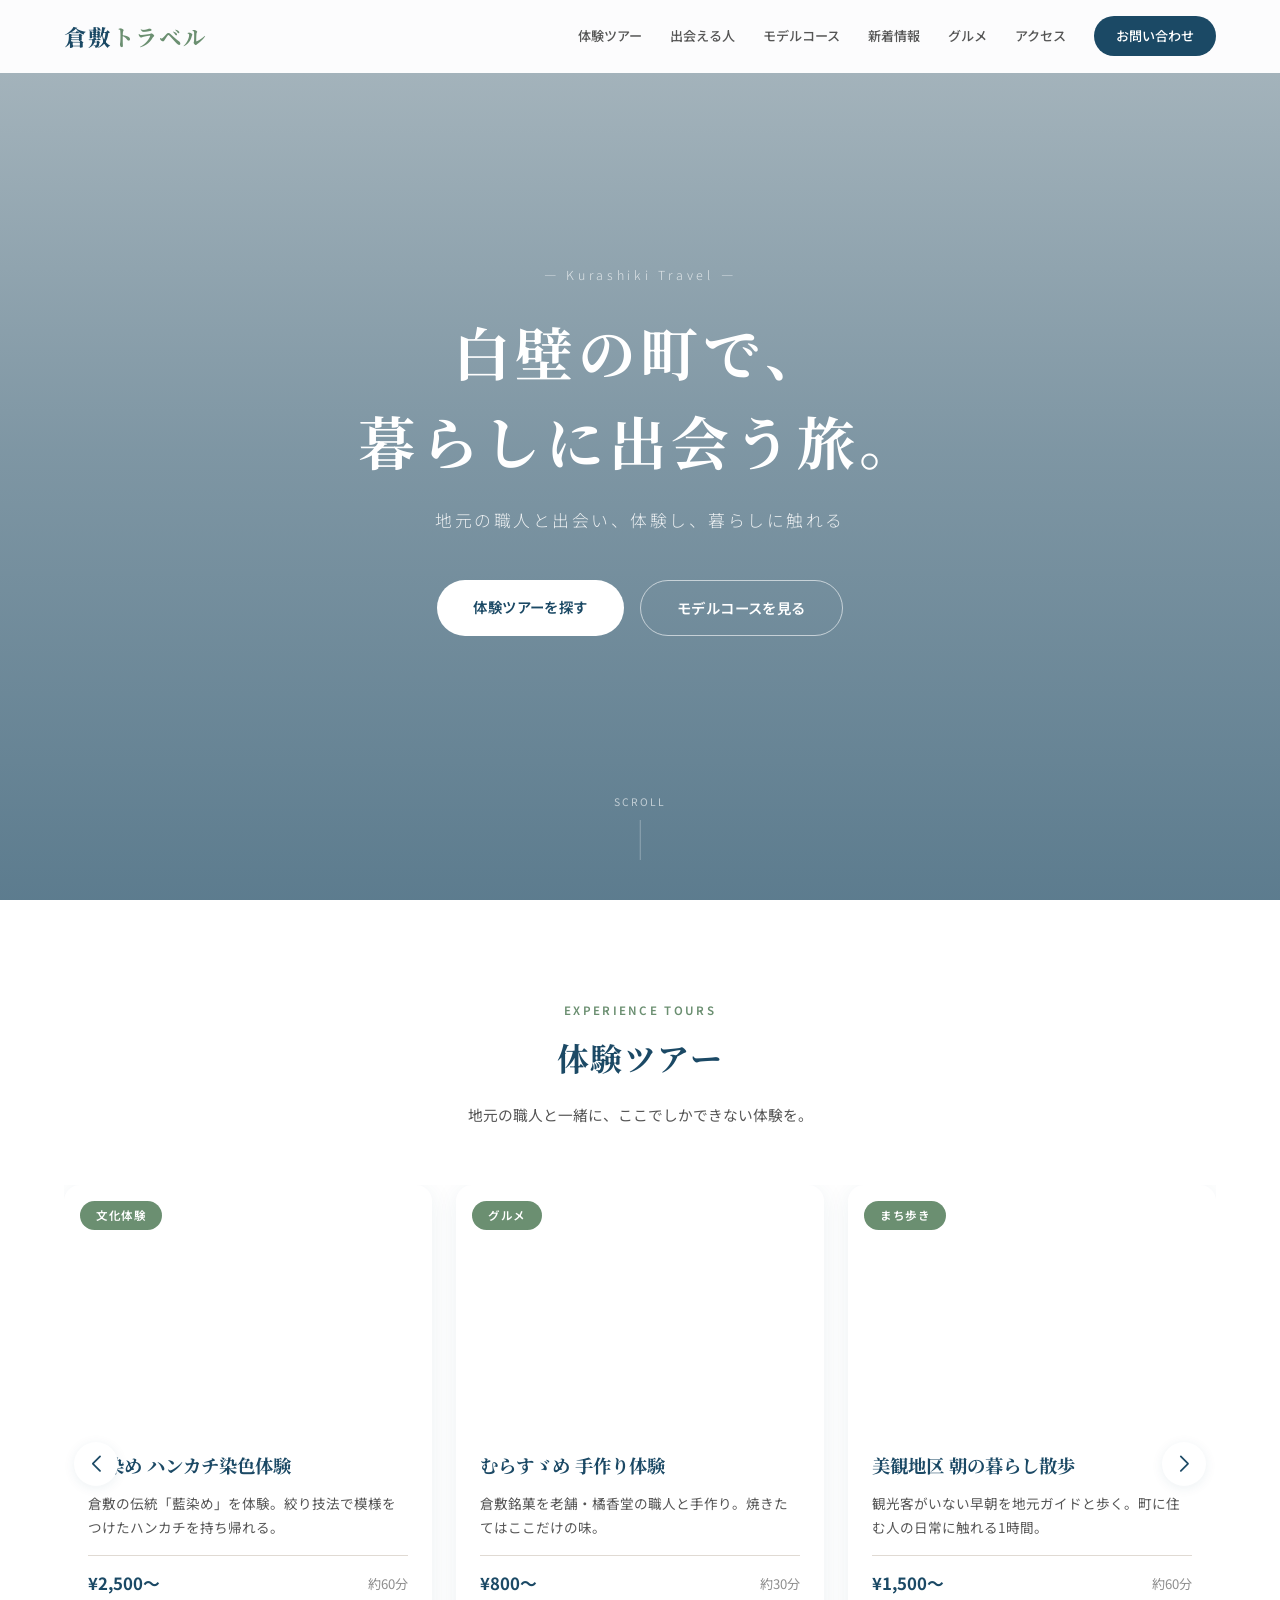
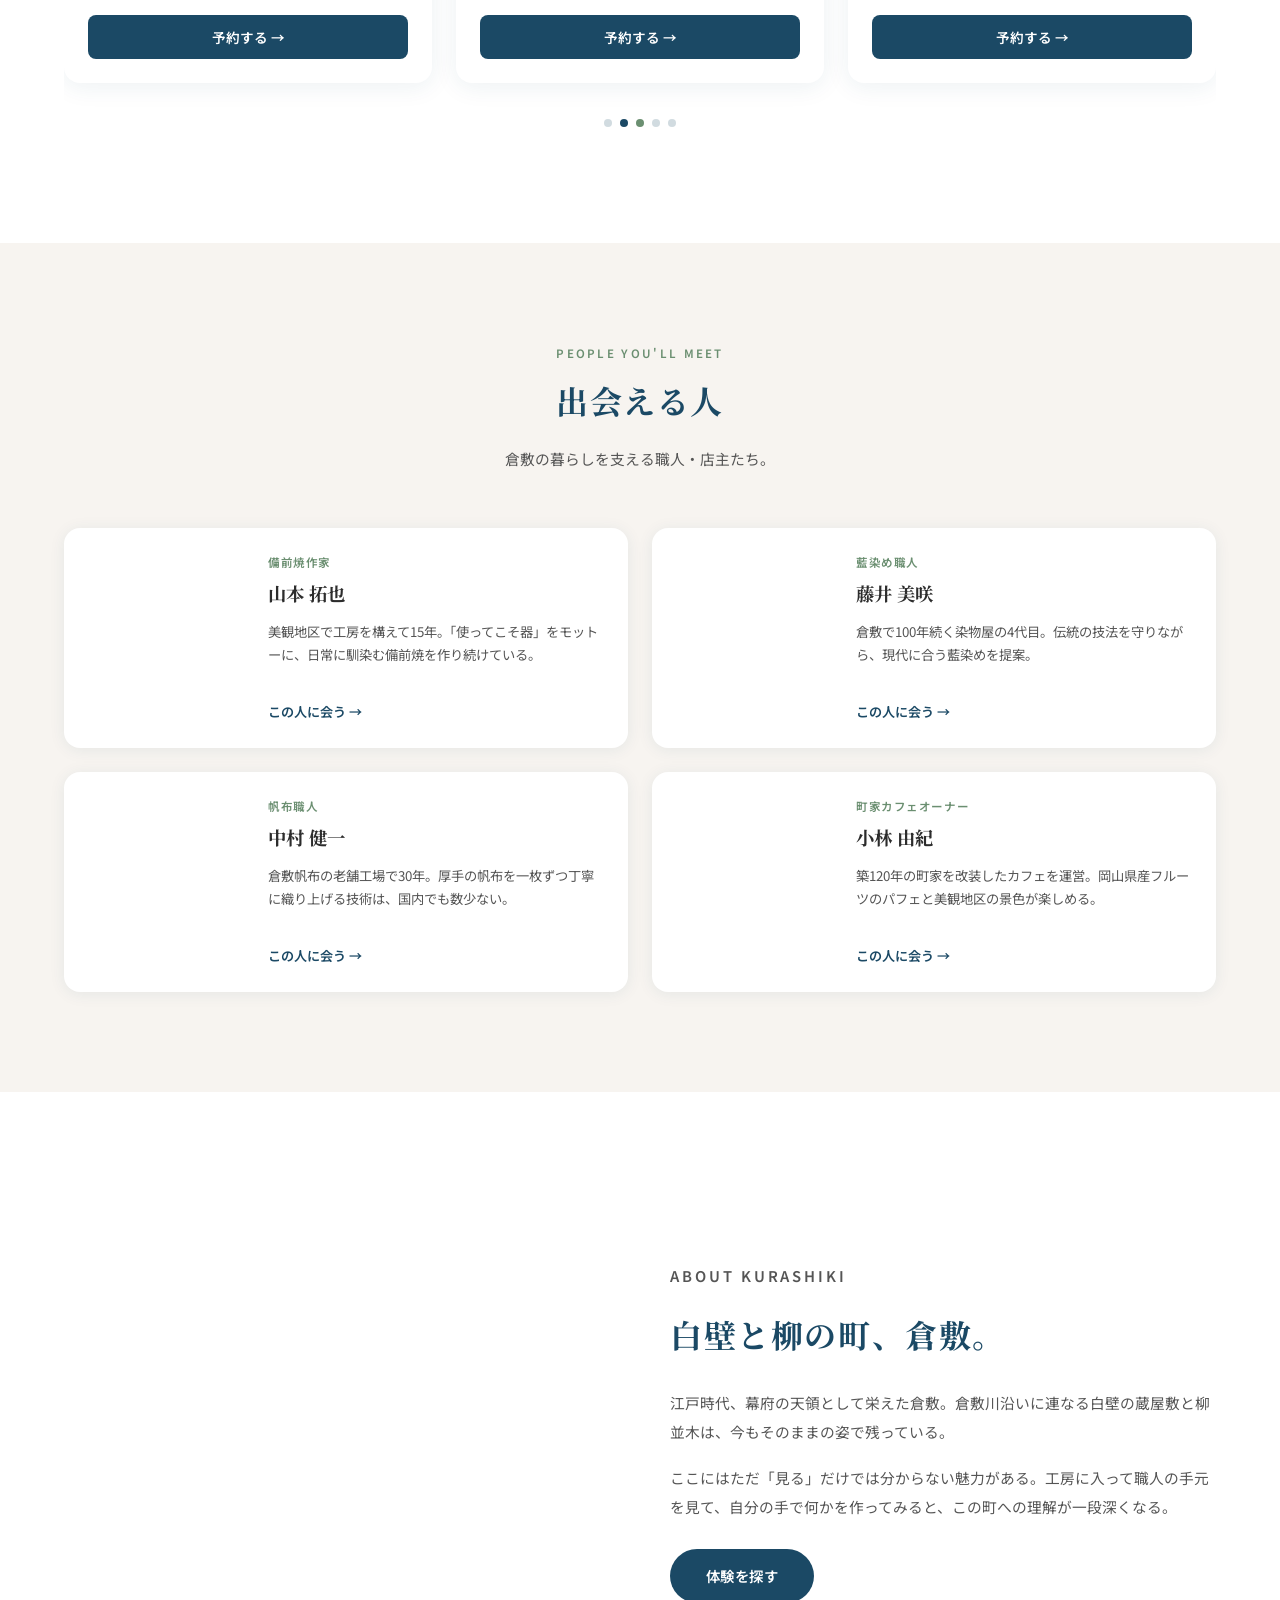
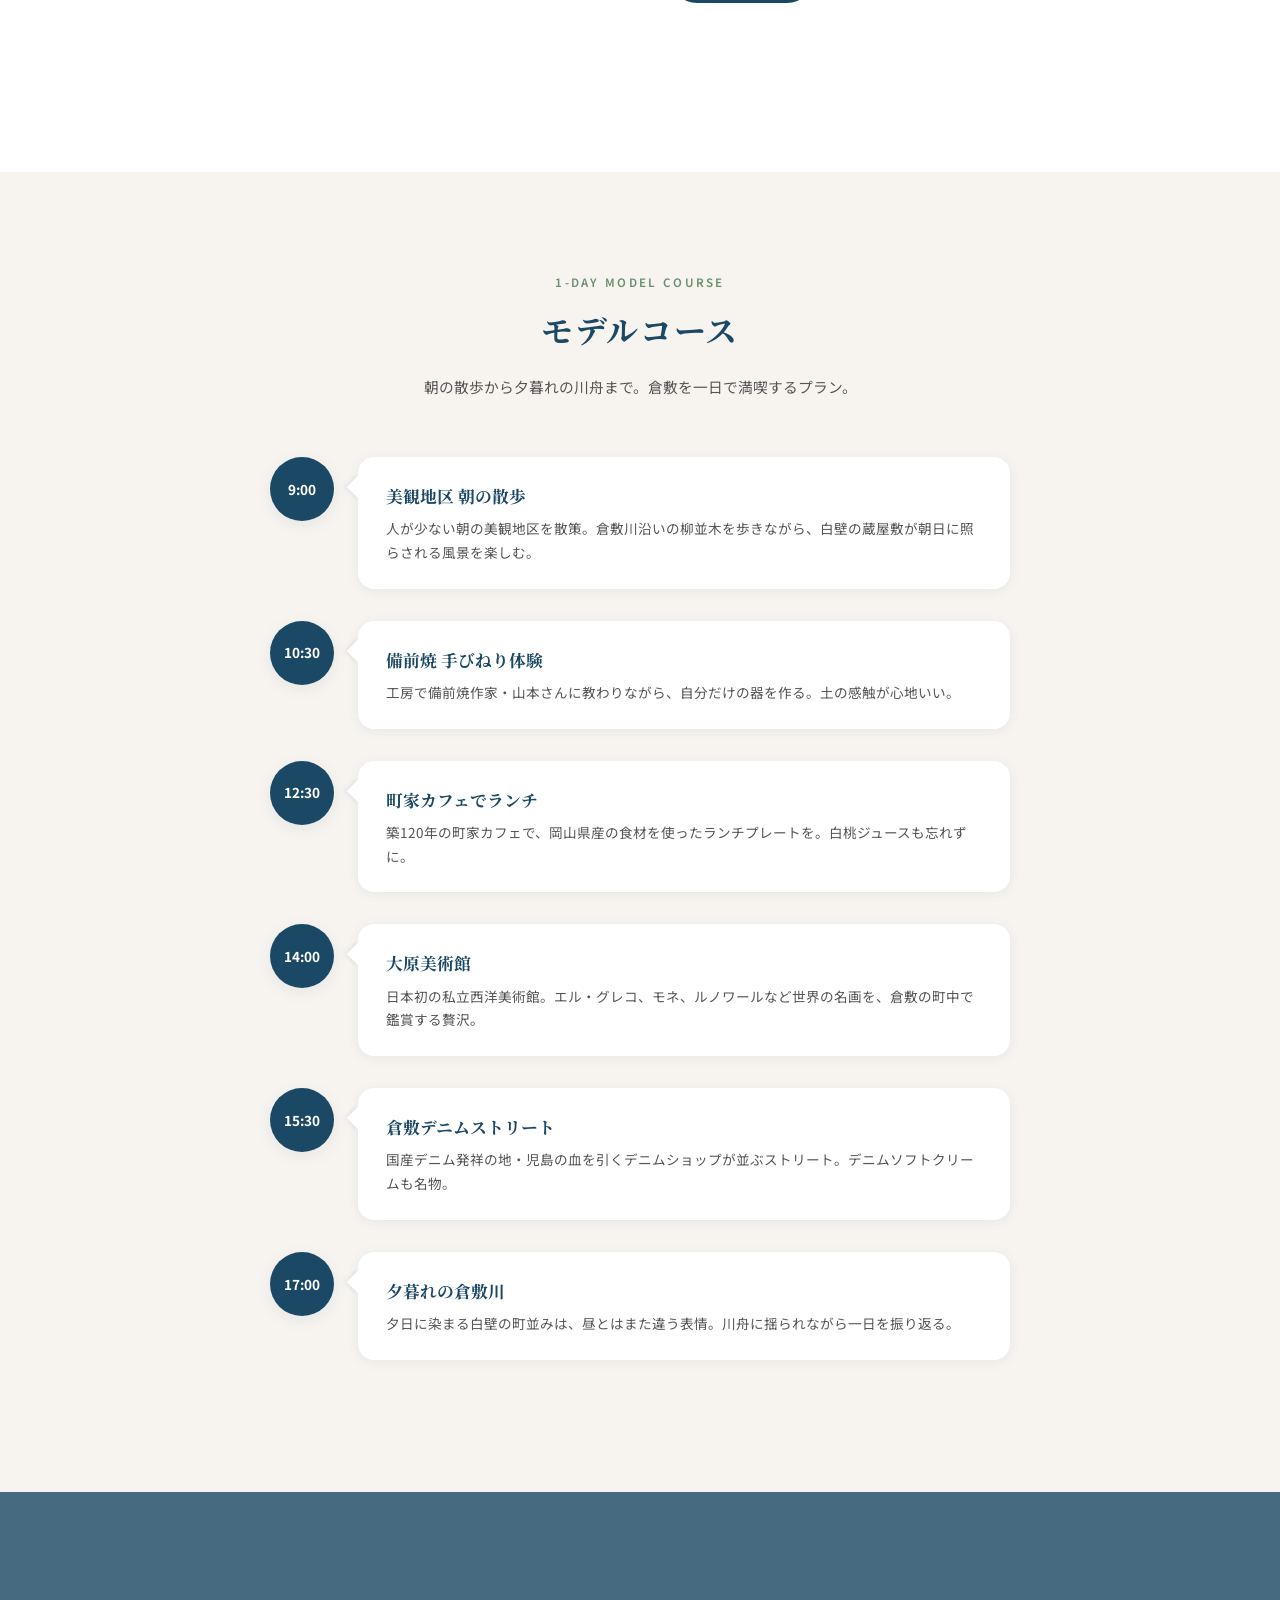
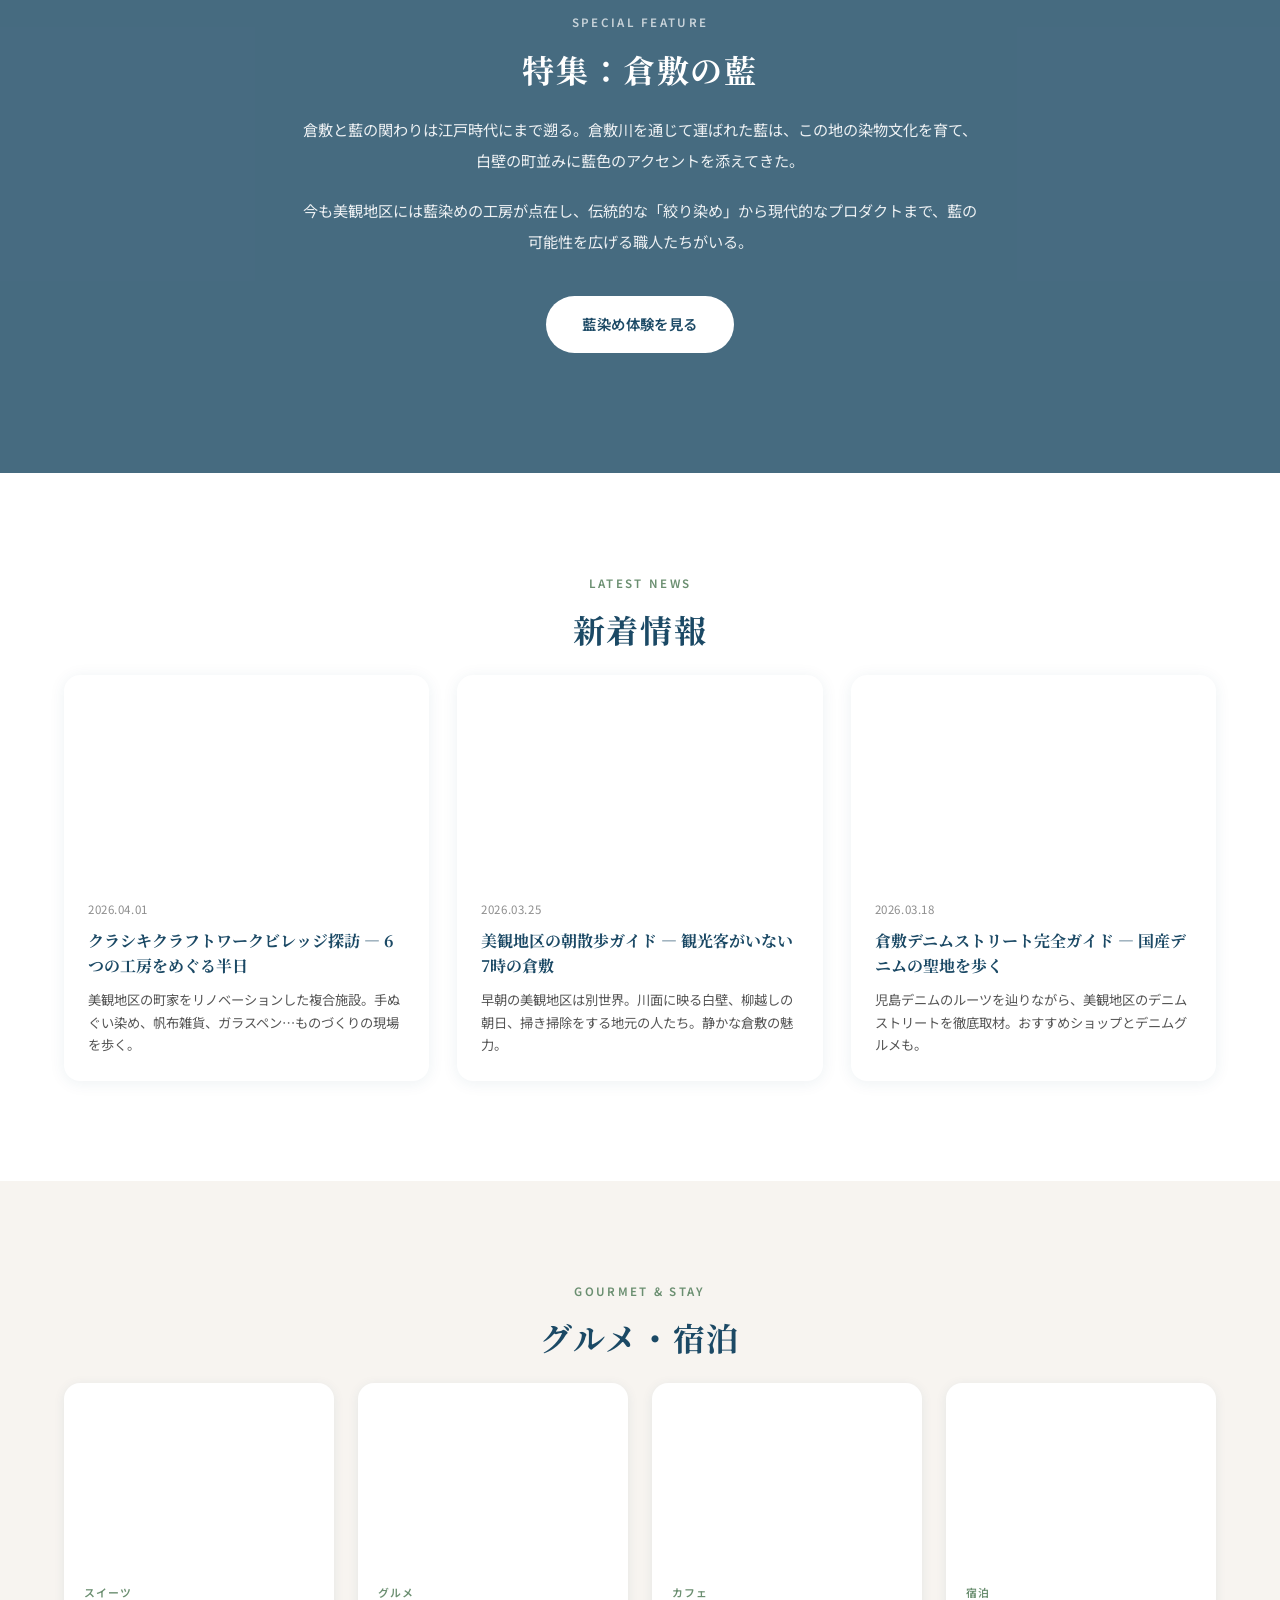
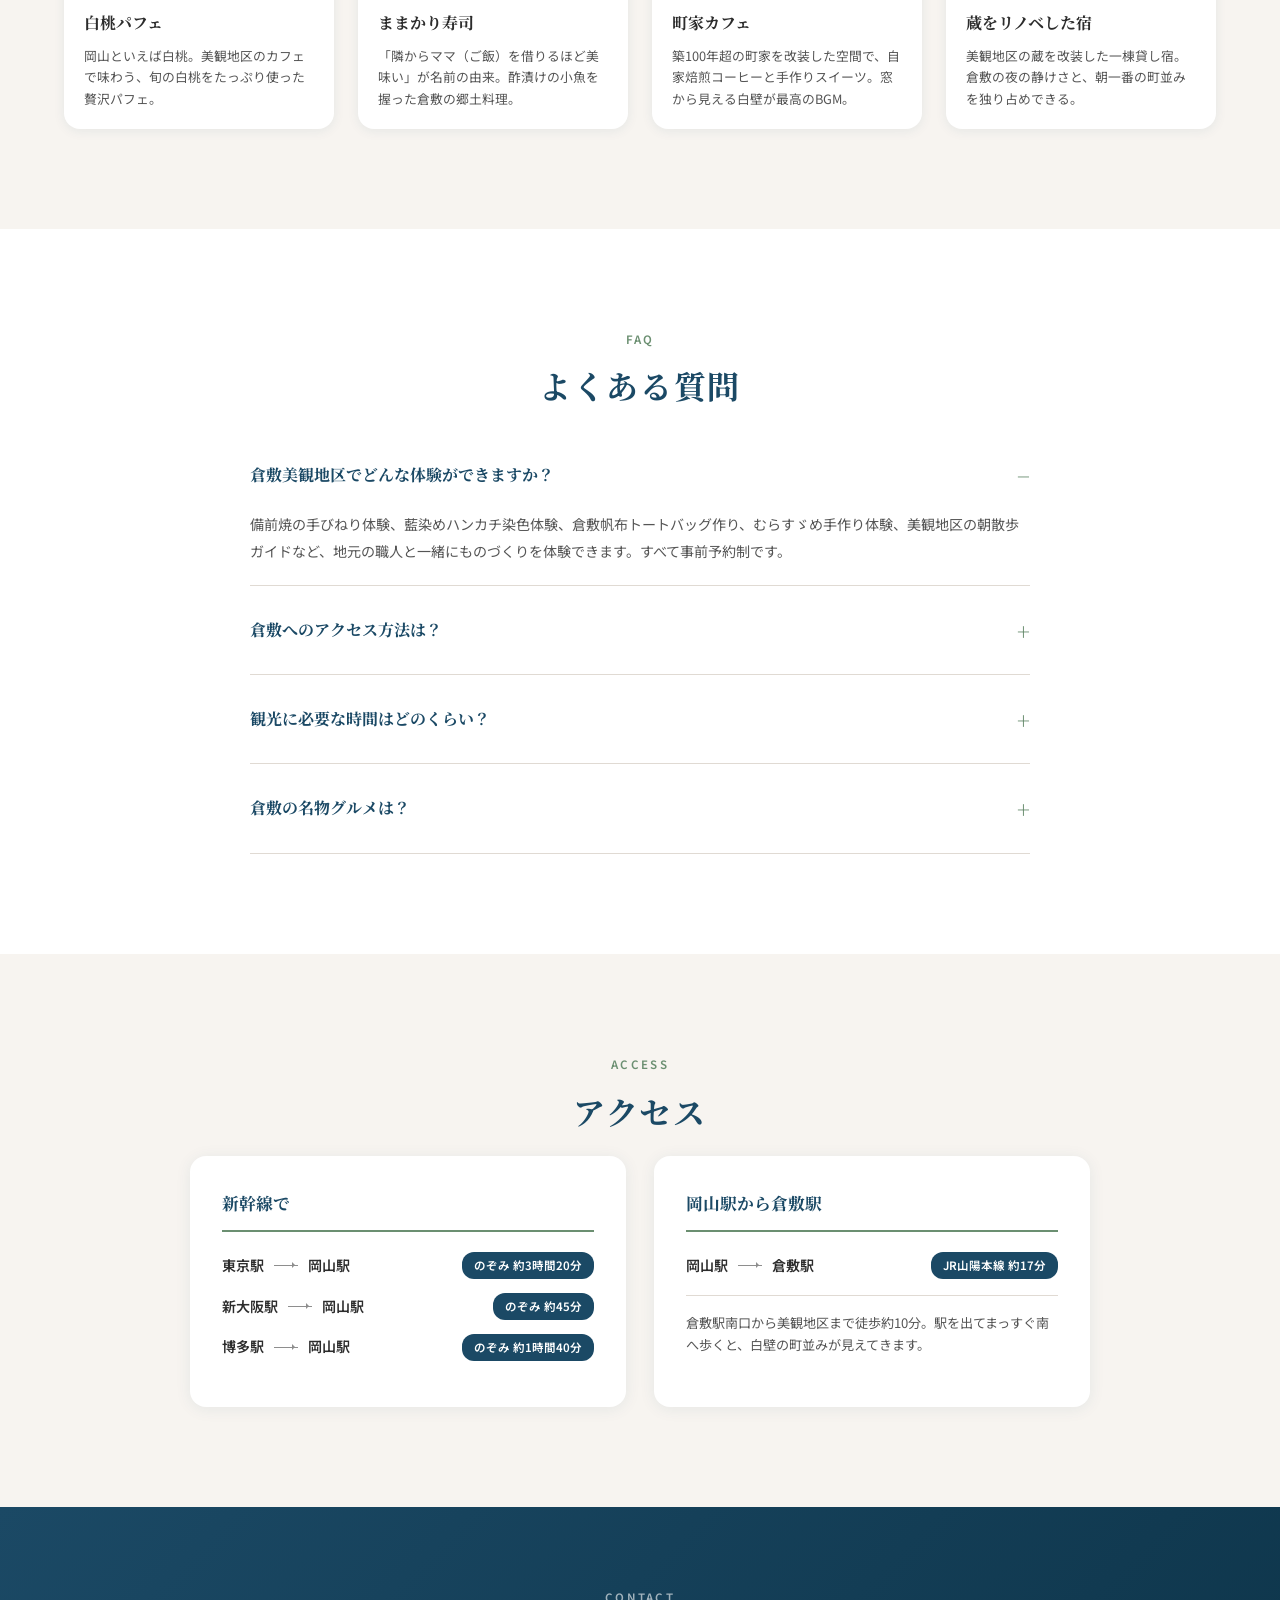
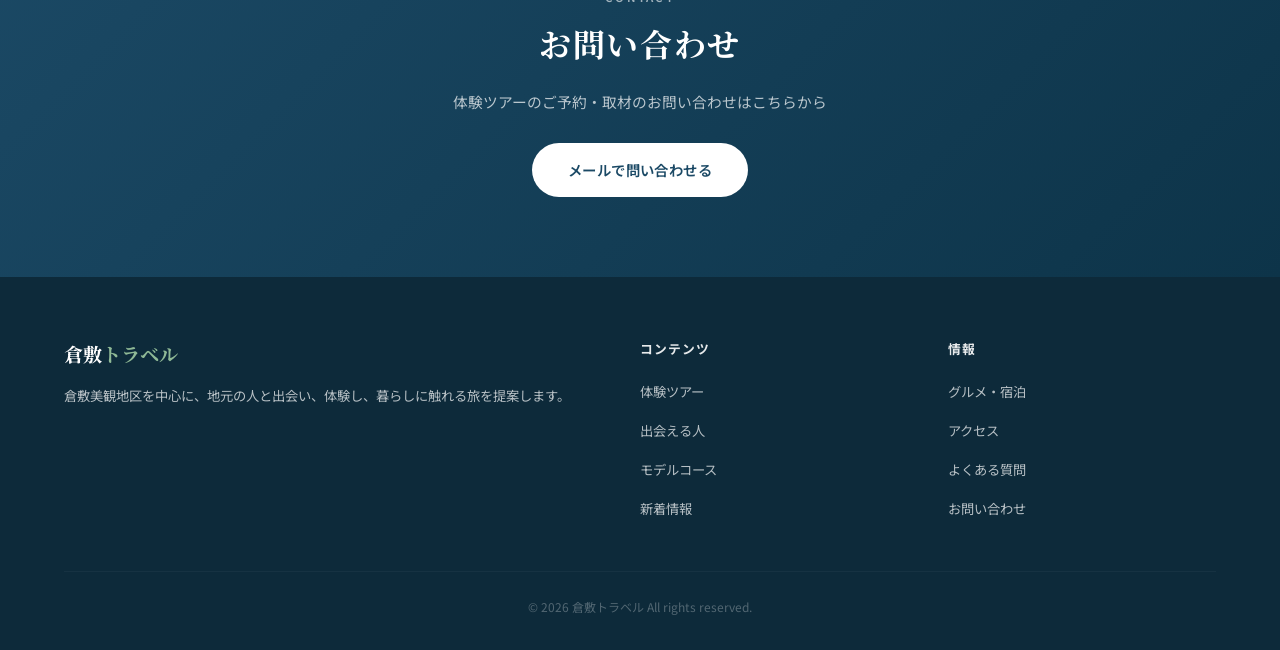
==== commit 90393f4a: "デザイン全面改修 + SEO/AIO最適化 デザイン改善: - ヒーローをスライドショー化（3枚自動切替） - 明朝体フォント（Noto Serif JP）で品格を追加 - 体験ツアーをSwiper." ====
--- a/index.html
+++ b/index.html
@@ -1,22 +1,128 @@
 <!DOCTYPE html>
-<html lang="ja">
+<html lang="ja" prefix="og: https://ogp.me/ns#">
 <head>
   <meta charset="UTF-8">
   <meta name="viewport" content="width=device-width, initial-scale=1.0">
   <title>倉敷トラベル — 白壁の町で、暮らしに出会う旅。</title>
-  <meta name="description" content="倉敷美観地区を中心に、地元の人と出会い、体験し、暮らしに触れる旅を提案します。体験ツアー・モデルコース・グルメ情報をお届け。">
+  <meta name="description" content="倉敷美観地区を中心に、地元の職人や店主と出会い、備前焼・藍染め・帆布づくりを体験できる観光サイト。モデルコース・グルメ・アクセス情報も。">
+  <link rel="canonical" href="https://kurashiki-travel.pages.dev/">
+
+  <!-- OGP -->
+  <meta property="og:type" content="website">
+  <meta property="og:title" content="倉敷トラベル — 白壁の町で、暮らしに出会う旅。">
+  <meta property="og:description" content="倉敷美観地区を中心に、地元の職人と出会い、体験し、暮らしに触れる旅を提案します。">
+  <meta property="og:url" content="https://kurashiki-travel.pages.dev/">
+  <meta property="og:image" content="https://images.unsplash.com/photo-1580998691018-928097b4b7c4?w=1200&q=80">
+  <meta property="og:site_name" content="倉敷トラベル">
+  <meta property="og:locale" content="ja_JP">
+
+  <!-- Twitter Card -->
+  <meta name="twitter:card" content="summary_large_image">
+  <meta name="twitter:title" content="倉敷トラベル — 白壁の町で、暮らしに出会う旅。">
+  <meta name="twitter:description" content="倉敷美観地区を中心に、地元の職人と出会い、体験し、暮らしに触れる旅を提案します。">
+  <meta name="twitter:image" content="https://images.unsplash.com/photo-1580998691018-928097b4b7c4?w=1200&q=80">
+
+  <!-- Fonts & Swiper -->
   <link rel="preconnect" href="https://fonts.googleapis.com">
   <link rel="preconnect" href="https://fonts.gstatic.com" crossorigin>
-  <link href="https://fonts.googleapis.com/css2?family=Noto+Sans+JP:wght@300;400;500;600;700&display=swap" rel="stylesheet">
+  <link href="https://fonts.googleapis.com/css2?family=Noto+Sans+JP:wght@300;400;500;600;700&family=Noto+Serif+JP:wght@400;700&display=swap" rel="stylesheet">
+  <link rel="stylesheet" href="https://cdn.jsdelivr.net/npm/swiper@11/swiper-bundle.min.css">
   <link rel="stylesheet" href="style.css">
+
+  <!-- JSON-LD: Organization -->
+  <script type="application/ld+json">
+  {
+    "@context": "https://schema.org",
+    "@type": "TravelAgency",
+    "name": "倉敷トラベル",
+    "url": "https://kurashiki-travel.pages.dev",
+    "description": "倉敷美観地区を中心に、地元の職人や店主と出会い、体験し、暮らしに触れる旅を提案します。",
+    "address": {
+      "@type": "PostalAddress",
+      "addressLocality": "倉敷市",
+      "addressRegion": "岡山県",
+      "addressCountry": "JP"
+    },
+    "areaServed": {
+      "@type": "City",
+      "name": "倉敷市"
+    }
+  }
+  </script>
+
+  <!-- JSON-LD: TouristDestination -->
+  <script type="application/ld+json">
+  {
+    "@context": "https://schema.org",
+    "@type": "TouristDestination",
+    "name": "倉敷美観地区",
+    "description": "江戸時代の白壁の蔵屋敷と柳並木が残る歴史的町並み。大原美術館、倉敷アイビースクエア、デニムストリートなど見どころ多数。",
+    "touristType": ["文化体験", "ものづくり体験", "まち歩き", "グルメ"],
+    "geo": {
+      "@type": "GeoCoordinates",
+      "latitude": 34.5947,
+      "longitude": 133.7714
+    },
+    "containedInPlace": {
+      "@type": "City",
+      "name": "倉敷市",
+      "containedInPlace": {
+        "@type": "State",
+        "name": "岡山県"
+      }
+    }
+  }
+  </script>
+
+  <!-- JSON-LD: FAQ (AIO対策) -->
+  <script type="application/ld+json">
+  {
+    "@context": "https://schema.org",
+    "@type": "FAQPage",
+    "mainEntity": [
+      {
+        "@type": "Question",
+        "name": "倉敷美観地区でどんな体験ができますか？",
+        "acceptedAnswer": {
+          "@type": "Answer",
+          "text": "備前焼の手びねり体験、藍染めハンカチ染色体験、倉敷帆布トートバッグ作り、むらすゞめ手作り体験、美観地区の朝散歩ガイドなど、地元の職人と一緒にものづくりを体験できます。"
+        }
+      },
+      {
+        "@type": "Question",
+        "name": "倉敷へのアクセス方法は？",
+        "acceptedAnswer": {
+          "@type": "Answer",
+          "text": "新幹線で岡山駅まで（東京から約3時間20分、新大阪から約45分）、岡山駅からJR山陽本線で倉敷駅まで約17分。倉敷駅南口から美観地区まで徒歩約10分です。"
+        }
+      },
+      {
+        "@type": "Question",
+        "name": "倉敷美観地区の観光に必要な時間は？",
+        "acceptedAnswer": {
+          "@type": "Answer",
+          "text": "美観地区の散策だけなら2〜3時間、体験ツアーや大原美術館を含めると1日コースがおすすめです。朝の散歩から夕暮れの川舟まで、時間帯ごとに違う表情を楽しめます。"
+        }
+      },
+      {
+        "@type": "Question",
+        "name": "倉敷の名物グルメは？",
+        "acceptedAnswer": {
+          "@type": "Answer",
+          "text": "ままかり寿司（酢漬けの小魚の郷土料理）、白桃パフェ（岡山県産白桃を使用）、むらすゞめ（倉敷銘菓）、デニムソフトクリーム（デニムストリート名物）などが人気です。"
+        }
+      }
+    ]
+  }
+  </script>
 </head>
 <body>
 
 <!-- ===== Header ===== -->
-<header class="header">
+<header class="header" role="banner">
   <div class="header-inner">
-    <a href="#" class="logo">倉敷<span>トラベル</span></a>
-    <nav class="nav">
+    <a href="/" class="logo">倉敷<span>トラベル</span></a>
+    <nav class="nav" role="navigation" aria-label="メインナビゲーション">
       <a href="#tours">体験ツアー</a>
       <a href="#people">出会える人</a>
       <a href="#course">モデルコース</a>
@@ -25,14 +131,14 @@
       <a href="#access">アクセス</a>
       <a href="#contact" class="nav-contact">お問い合わせ</a>
     </nav>
-    <button class="hamburger" aria-label="メニューを開く">
+    <button class="hamburger" aria-label="メニューを開く" aria-expanded="false">
       <span></span><span></span><span></span>
     </button>
   </div>
 </header>
 
 <!-- Mobile Nav -->
-<div class="mobile-nav">
+<div class="mobile-nav" role="dialog" aria-label="モバイルメニュー">
   <button class="mobile-nav-close" aria-label="メニューを閉じる">✕</button>
   <a href="#tours">体験ツアー</a>
   <a href="#people">出会える人</a>
@@ -44,93 +150,127 @@
 </div>
 
 <!-- ===== Hero ===== -->
-<section class="hero">
-  <div class="hero-bg"></div>
+<section class="hero" aria-label="メインビジュアル">
+  <div class="hero-slides">
+    <div class="hero-slide active" style="background-image:url('https://images.unsplash.com/photo-1580998691018-928097b4b7c4?w=1920&q=80')"></div>
+    <div class="hero-slide" style="background-image:url('https://images.unsplash.com/photo-1528360983277-13d401cdc186?w=1920&q=80')"></div>
+    <div class="hero-slide" style="background-image:url('https://images.unsplash.com/photo-1513364776144-60967b0f800f?w=1920&q=80')"></div>
+  </div>
+  <div class="hero-overlay"></div>
   <div class="hero-content">
+    <p class="hero-label">— Kurashiki Travel —</p>
     <h1 class="hero-tagline">白壁の町で、<br>暮らしに出会う旅。</h1>
-    <p class="hero-sub">Discover the life and craft of Kurashiki</p>
-    <a href="#tours" class="btn btn-primary">体験ツアーを探す</a>
-  </div>
-  <div class="hero-scroll">▼ SCROLL</div>
+    <p class="hero-sub">地元の職人と出会い、体験し、暮らしに触れる</p>
+    <div class="hero-actions">
+      <a href="#tours" class="btn btn-white">体験ツアーを探す</a>
+      <a href="#course" class="btn btn-ghost">モデルコースを見る</a>
+    </div>
+  </div>
+  <div class="hero-scroll">
+    <span>SCROLL</span>
+    <div class="hero-scroll-line"></div>
+  </div>
 </section>
 
 <!-- ===== 体験ツアー ===== -->
 <section id="tours" class="section tours">
   <div class="container">
+    <p class="section-label fade-in">EXPERIENCE TOURS</p>
     <h2 class="section-title fade-in">体験ツアー</h2>
-    <p class="section-subtitle fade-in">EXPERIENCE TOURS</p>
-    <div class="tour-grid">
-
-      <div class="tour-card fade-in">
-        <div class="tour-card-img" style="background-image:url('https://images.unsplash.com/photo-1565610222536-ef125c59da2e?w=600&q=80')">
-          <span class="tour-card-tag">人気</span>
-        </div>
-        <div class="tour-card-body">
-          <h3 class="tour-card-title">備前焼 手びねり体験</h3>
-          <p class="tour-card-desc">美観地区内の工房で、備前焼の土に触れる。世界にひとつだけの器を自分の手で。焼き上がりは約2ヶ月後にお届け。</p>
-          <div class="tour-card-meta">
-            <span class="tour-card-price">¥3,800〜</span>
-            <span class="tour-card-duration">約90分</span>
-          </div>
-        </div>
-      </div>
-
-      <div class="tour-card fade-in">
-        <div class="tour-card-img" style="background-image:url('https://images.unsplash.com/photo-1558618666-fcd25c85f82e?w=600&q=80')">
-          <span class="tour-card-tag">ものづくり</span>
-        </div>
-        <div class="tour-card-body">
-          <h3 class="tour-card-title">倉敷帆布 トートバッグ作り</h3>
-          <p class="tour-card-desc">国産帆布の産地・倉敷で、職人と一緒にオリジナルトートバッグを仕立てる。色・サイズを選んで自分だけの一品に。</p>
-          <div class="tour-card-meta">
-            <span class="tour-card-price">¥4,500〜</span>
-            <span class="tour-card-duration">約120分</span>
-          </div>
-        </div>
-      </div>
-
-      <div class="tour-card fade-in">
-        <div class="tour-card-img" style="background-image:url('https://images.unsplash.com/photo-1594736797933-d0501ba2fe65?w=600&q=80')">
-          <span class="tour-card-tag">文化体験</span>
-        </div>
-        <div class="tour-card-body">
-          <h3 class="tour-card-title">藍染め ハンカチ染色体験</h3>
-          <p class="tour-card-desc">倉敷の伝統「藍染め」を体験。絞り技法でオリジナルの模様をつけたハンカチを持ち帰れる。初心者でも安心。</p>
-          <div class="tour-card-meta">
-            <span class="tour-card-price">¥2,500〜</span>
-            <span class="tour-card-duration">約60分</span>
-          </div>
-        </div>
-      </div>
-
-      <div class="tour-card fade-in">
-        <div class="tour-card-img" style="background-image:url('https://images.unsplash.com/photo-1551632436-cbf8dd35adfa?w=600&q=80')">
-          <span class="tour-card-tag">グルメ</span>
-        </div>
-        <div class="tour-card-body">
-          <h3 class="tour-card-title">むらすゞめ 手作り体験</h3>
-          <p class="tour-card-desc">倉敷銘菓「むらすゞめ」を老舗・橘香堂の職人と一緒に手作り。焼きたてのあったかい一個はここだけの味。</p>
-          <div class="tour-card-meta">
-            <span class="tour-card-price">¥800〜</span>
-            <span class="tour-card-duration">約30分</span>
-          </div>
-        </div>
-      </div>
-
-      <div class="tour-card fade-in">
-        <div class="tour-card-img" style="background-image:url('https://images.unsplash.com/photo-1524413840807-0c3cb6fa808d?w=600&q=80')">
-          <span class="tour-card-tag">まち歩き</span>
-        </div>
-        <div class="tour-card-body">
-          <h3 class="tour-card-title">美観地区 朝の暮らし散歩</h3>
-          <p class="tour-card-desc">観光客がまだいない早朝の美観地区を、地元ガイドと歩く。川沿いの柳、白壁の朝露、町に住む人の日常に触れる1時間。</p>
-          <div class="tour-card-meta">
-            <span class="tour-card-price">¥1,500〜</span>
-            <span class="tour-card-duration">約60分</span>
-          </div>
-        </div>
-      </div>
-
+    <p class="section-lead fade-in">地元の職人と一緒に、ここでしかできない体験を。</p>
+
+    <div class="swiper tour-swiper fade-in">
+      <div class="swiper-wrapper">
+
+        <div class="swiper-slide">
+          <article class="tour-card">
+            <div class="tour-card-img" style="background-image:url('https://images.unsplash.com/photo-1565610222536-ef125c59da2e?w=600&q=80')">
+              <span class="tour-card-tag">人気</span>
+            </div>
+            <div class="tour-card-body">
+              <h3 class="tour-card-title">備前焼 手びねり体験</h3>
+              <p class="tour-card-desc">美観地区内の工房で、備前焼の土に触れる。世界にひとつだけの器を自分の手で。</p>
+              <div class="tour-card-meta">
+                <span class="tour-card-price">¥3,800〜</span>
+                <span class="tour-card-duration">約90分</span>
+              </div>
+              <a href="#contact" class="tour-card-btn">予約する →</a>
+            </div>
+          </article>
+        </div>
+
+        <div class="swiper-slide">
+          <article class="tour-card">
+            <div class="tour-card-img" style="background-image:url('https://images.unsplash.com/photo-1558618666-fcd25c85f82e?w=600&q=80')">
+              <span class="tour-card-tag">ものづくり</span>
+            </div>
+            <div class="tour-card-body">
+              <h3 class="tour-card-title">倉敷帆布 トートバッグ作り</h3>
+              <p class="tour-card-desc">国産帆布の産地・倉敷で、職人と一緒にオリジナルトートバッグを仕立てる。</p>
+              <div class="tour-card-meta">
+                <span class="tour-card-price">¥4,500〜</span>
+                <span class="tour-card-duration">約120分</span>
+              </div>
+              <a href="#contact" class="tour-card-btn">予約する →</a>
+            </div>
+          </article>
+        </div>
+
+        <div class="swiper-slide">
+          <article class="tour-card">
+            <div class="tour-card-img" style="background-image:url('https://images.unsplash.com/photo-1594736797933-d0501ba2fe65?w=600&q=80')">
+              <span class="tour-card-tag">文化体験</span>
+            </div>
+            <div class="tour-card-body">
+              <h3 class="tour-card-title">藍染め ハンカチ染色体験</h3>
+              <p class="tour-card-desc">倉敷の伝統「藍染め」を体験。絞り技法で模様をつけたハンカチを持ち帰れる。</p>
+              <div class="tour-card-meta">
+                <span class="tour-card-price">¥2,500〜</span>
+                <span class="tour-card-duration">約60分</span>
+              </div>
+              <a href="#contact" class="tour-card-btn">予約する →</a>
+            </div>
+          </article>
+        </div>
+
+        <div class="swiper-slide">
+          <article class="tour-card">
+            <div class="tour-card-img" style="background-image:url('https://images.unsplash.com/photo-1551632436-cbf8dd35adfa?w=600&q=80')">
+              <span class="tour-card-tag">グルメ</span>
+            </div>
+            <div class="tour-card-body">
+              <h3 class="tour-card-title">むらすゞめ 手作り体験</h3>
+              <p class="tour-card-desc">倉敷銘菓を老舗・橘香堂の職人と手作り。焼きたてはここだけの味。</p>
+              <div class="tour-card-meta">
+                <span class="tour-card-price">¥800〜</span>
+                <span class="tour-card-duration">約30分</span>
+              </div>
+              <a href="#contact" class="tour-card-btn">予約する →</a>
+            </div>
+          </article>
+        </div>
+
+        <div class="swiper-slide">
+          <article class="tour-card">
+            <div class="tour-card-img" style="background-image:url('https://images.unsplash.com/photo-1524413840807-0c3cb6fa808d?w=600&q=80')">
+              <span class="tour-card-tag">まち歩き</span>
+            </div>
+            <div class="tour-card-body">
+              <h3 class="tour-card-title">美観地区 朝の暮らし散歩</h3>
+              <p class="tour-card-desc">観光客がいない早朝を地元ガイドと歩く。町に住む人の日常に触れる1時間。</p>
+              <div class="tour-card-meta">
+                <span class="tour-card-price">¥1,500〜</span>
+                <span class="tour-card-duration">約60分</span>
+              </div>
+              <a href="#contact" class="tour-card-btn">予約する →</a>
+            </div>
+          </article>
+        </div>
+
+      </div>
+      <div class="swiper-pagination"></div>
+      <div class="swiper-button-prev"></div>
+      <div class="swiper-button-next"></div>
     </div>
   </div>
 </section>
@@ -138,45 +278,66 @@
 <!-- ===== 出会える人 ===== -->
 <section id="people" class="section people">
   <div class="container">
+    <p class="section-label fade-in">PEOPLE YOU'LL MEET</p>
     <h2 class="section-title fade-in">出会える人</h2>
-    <p class="section-subtitle fade-in">PEOPLE YOU'LL MEET</p>
+    <p class="section-lead fade-in">倉敷の暮らしを支える職人・店主たち。</p>
+
     <div class="people-grid">
-
-      <div class="person-card fade-in">
-        <div class="person-img" style="background-image:url('https://images.unsplash.com/photo-1556157382-97eda2d62296?w=300&q=80')"></div>
-        <h3 class="person-name">山本 拓也</h3>
-        <p class="person-role">備前焼作家</p>
-        <p class="person-desc">美観地区で工房を構えて15年。「使ってこそ器」をモットーに、日常に馴染む備前焼を作り続けている。</p>
-      </div>
-
-      <div class="person-card fade-in">
-        <div class="person-img" style="background-image:url('https://images.unsplash.com/photo-1580489944761-15a19d654956?w=300&q=80')"></div>
-        <h3 class="person-name">藤井 美咲</h3>
-        <p class="person-role">藍染め職人</p>
-        <p class="person-desc">倉敷で100年続く染物屋の4代目。伝統の技法を守りながら、現代のライフスタイルに合う藍染めを提案している。</p>
-      </div>
-
-      <div class="person-card fade-in">
-        <div class="person-img" style="background-image:url('https://images.unsplash.com/photo-1507003211169-0a1dd7228f2d?w=300&q=80')"></div>
-        <h3 class="person-name">中村 健一</h3>
-        <p class="person-role">帆布職人</p>
-        <p class="person-desc">倉敷帆布の老舗工場で30年。厚手の帆布を一枚ずつ丁寧に織り上げる技術は、国内でも数少ない。</p>
-      </div>
-
-      <div class="person-card fade-in">
-        <div class="person-img" style="background-image:url('https://images.unsplash.com/photo-1573497019940-1c28c88b4f3e?w=300&q=80')"></div>
-        <h3 class="person-name">小林 由紀</h3>
-        <p class="person-role">町家カフェオーナー</p>
-        <p class="person-desc">築120年の町家を改装したカフェを運営。岡山県産フルーツのパフェと、美観地区の景色が楽しめる隠れ家。</p>
-      </div>
-
-      <div class="person-card fade-in">
-        <div class="person-img" style="background-image:url('https://images.unsplash.com/photo-1472099645785-5658abf4ff4e?w=300&q=80')"></div>
-        <h3 class="person-name">田中 誠</h3>
-        <p class="person-role">まち歩きガイド</p>
-        <p class="person-desc">倉敷生まれ倉敷育ち。観光マップに載らない路地裏や、地元民だけが知る朝の風景を案内してくれる。</p>
-      </div>
-
+      <a href="#" class="person-card fade-in">
+        <div class="person-img" style="background-image:url('https://images.unsplash.com/photo-1556157382-97eda2d62296?w=400&q=80')"></div>
+        <div class="person-info">
+          <span class="person-role">備前焼作家</span>
+          <h3 class="person-name">山本 拓也</h3>
+          <p class="person-desc">美観地区で工房を構えて15年。「使ってこそ器」をモットーに、日常に馴染む備前焼を作り続けている。</p>
+          <span class="person-link">この人に会う →</span>
+        </div>
+      </a>
+
+      <a href="#" class="person-card fade-in">
+        <div class="person-img" style="background-image:url('https://images.unsplash.com/photo-1580489944761-15a19d654956?w=400&q=80')"></div>
+        <div class="person-info">
+          <span class="person-role">藍染め職人</span>
+          <h3 class="person-name">藤井 美咲</h3>
+          <p class="person-desc">倉敷で100年続く染物屋の4代目。伝統の技法を守りながら、現代に合う藍染めを提案。</p>
+          <span class="person-link">この人に会う →</span>
+        </div>
+      </a>
+
+      <a href="#" class="person-card fade-in">
+        <div class="person-img" style="background-image:url('https://images.unsplash.com/photo-1507003211169-0a1dd7228f2d?w=400&q=80')"></div>
+        <div class="person-info">
+          <span class="person-role">帆布職人</span>
+          <h3 class="person-name">中村 健一</h3>
+          <p class="person-desc">倉敷帆布の老舗工場で30年。厚手の帆布を一枚ずつ丁寧に織り上げる技術は、国内でも数少ない。</p>
+          <span class="person-link">この人に会う →</span>
+        </div>
+      </a>
+
+      <a href="#" class="person-card fade-in">
+        <div class="person-img" style="background-image:url('https://images.unsplash.com/photo-1573497019940-1c28c88b4f3e?w=400&q=80')"></div>
+        <div class="person-info">
+          <span class="person-role">町家カフェオーナー</span>
+          <h3 class="person-name">小林 由紀</h3>
+          <p class="person-desc">築120年の町家を改装したカフェを運営。岡山県産フルーツのパフェと美観地区の景色が楽しめる。</p>
+          <span class="person-link">この人に会う →</span>
+        </div>
+      </a>
+    </div>
+  </div>
+</section>
+
+<!-- ===== 倉敷の魅力（参考サイト風の写真+テキスト） ===== -->
+<section class="section about-kurashiki">
+  <div class="container">
+    <div class="about-grid fade-in">
+      <div class="about-img" style="background-image:url('https://images.unsplash.com/photo-1580998691018-928097b4b7c4?w=800&q=80')"></div>
+      <div class="about-text">
+        <p class="section-label">ABOUT KURASHIKI</p>
+        <h2 class="section-title" style="text-align:left;">白壁と柳の町、倉敷。</h2>
+        <p>江戸時代、幕府の天領として栄えた倉敷。倉敷川沿いに連なる白壁の蔵屋敷と柳並木は、今もそのままの姿で残っている。</p>
+        <p>ここにはただ「見る」だけでは分からない魅力がある。工房に入って職人の手元を見て、自分の手で何かを作ってみると、この町への理解が一段深くなる。</p>
+        <a href="#tours" class="btn btn-primary">体験を探す</a>
+      </div>
     </div>
   </div>
 </section>
@@ -184,59 +345,67 @@
 <!-- ===== モデルコース ===== -->
 <section id="course" class="section course">
   <div class="container">
+    <p class="section-label fade-in">1-DAY MODEL COURSE</p>
     <h2 class="section-title fade-in">モデルコース</h2>
-    <p class="section-subtitle fade-in">1-DAY MODEL COURSE</p>
+    <p class="section-lead fade-in">朝の散歩から夕暮れの川舟まで。倉敷を一日で満喫するプラン。</p>
     <div class="course-timeline fade-in">
-
       <div class="course-item">
-        <p class="course-time">9:00</p>
-        <h3 class="course-item-title">美観地区 朝の散歩</h3>
-        <p class="course-item-desc">人が少ない朝の美観地区を散策。倉敷川沿いの柳並木を歩きながら、白壁の蔵屋敷が朝日に照らされる風景を楽しむ。</p>
-      </div>
-
+        <div class="course-time-badge">9:00</div>
+        <div class="course-item-content">
+          <h3 class="course-item-title">美観地区 朝の散歩</h3>
+          <p class="course-item-desc">人が少ない朝の美観地区を散策。倉敷川沿いの柳並木を歩きながら、白壁の蔵屋敷が朝日に照らされる風景を楽しむ。</p>
+        </div>
+      </div>
       <div class="course-item">
-        <p class="course-time">10:30</p>
-        <h3 class="course-item-title">備前焼 手びねり体験</h3>
-        <p class="course-item-desc">工房で備前焼作家・山本さんに教わりながら、自分だけの器を作る。土の感触が心地いい。</p>
-      </div>
-
+        <div class="course-time-badge">10:30</div>
+        <div class="course-item-content">
+          <h3 class="course-item-title">備前焼 手びねり体験</h3>
+          <p class="course-item-desc">工房で備前焼作家・山本さんに教わりながら、自分だけの器を作る。土の感触が心地いい。</p>
+        </div>
+      </div>
       <div class="course-item">
-        <p class="course-time">12:30</p>
-        <h3 class="course-item-title">町家カフェでランチ</h3>
-        <p class="course-item-desc">築120年の町家カフェで、岡山県産の食材を使ったランチプレートを。白桃ジュースも忘れずに。</p>
-      </div>
-
+        <div class="course-time-badge">12:30</div>
+        <div class="course-item-content">
+          <h3 class="course-item-title">町家カフェでランチ</h3>
+          <p class="course-item-desc">築120年の町家カフェで、岡山県産の食材を使ったランチプレートを。白桃ジュースも忘れずに。</p>
+        </div>
+      </div>
       <div class="course-item">
-        <p class="course-time">14:00</p>
-        <h3 class="course-item-title">大原美術館</h3>
-        <p class="course-item-desc">日本初の私立西洋美術館。エル・グレコ、モネ、ルノワールなど世界の名画を、倉敷の町中で鑑賞する贅沢。</p>
-      </div>
-
+        <div class="course-time-badge">14:00</div>
+        <div class="course-item-content">
+          <h3 class="course-item-title">大原美術館</h3>
+          <p class="course-item-desc">日本初の私立西洋美術館。エル・グレコ、モネ、ルノワールなど世界の名画を、倉敷の町中で鑑賞する贅沢。</p>
+        </div>
+      </div>
       <div class="course-item">
-        <p class="course-time">15:30</p>
-        <h3 class="course-item-title">倉敷デニムストリート</h3>
-        <p class="course-item-desc">国産デニム発祥の地・児島の血を引くデニムショップが並ぶストリート。デニムソフトクリームも名物。</p>
-      </div>
-
+        <div class="course-time-badge">15:30</div>
+        <div class="course-item-content">
+          <h3 class="course-item-title">倉敷デニムストリート</h3>
+          <p class="course-item-desc">国産デニム発祥の地・児島の血を引くデニムショップが並ぶストリート。デニムソフトクリームも名物。</p>
+        </div>
+      </div>
       <div class="course-item">
-        <p class="course-time">17:00</p>
-        <h3 class="course-item-title">夕暮れの倉敷川</h3>
-        <p class="course-item-desc">夕日に染まる白壁の町並みは、昼とはまた違う表情。川舟に揺られながら一日を振り返る。</p>
-      </div>
-
+        <div class="course-time-badge">17:00</div>
+        <div class="course-item-content">
+          <h3 class="course-item-title">夕暮れの倉敷川</h3>
+          <p class="course-item-desc">夕日に染まる白壁の町並みは、昼とはまた違う表情。川舟に揺られながら一日を振り返る。</p>
+        </div>
+      </div>
     </div>
   </div>
 </section>
 
 <!-- ===== 特集 ===== -->
 <section class="section feature">
-  <div class="container">
-    <h2 class="section-title fade-in">特集：倉敷の藍</h2>
-    <p class="section-subtitle fade-in">SPECIAL FEATURE</p>
+  <div class="feature-bg" style="background-image:url('https://images.unsplash.com/photo-1594736797933-d0501ba2fe65?w=1920&q=80')"></div>
+  <div class="feature-overlay"></div>
+  <div class="container feature-inner">
+    <p class="section-label fade-in" style="color:rgba(255,255,255,0.7);">SPECIAL FEATURE</p>
+    <h2 class="section-title fade-in" style="color:#fff;">特集：倉敷の藍</h2>
     <div class="feature-content fade-in">
       <p>倉敷と藍の関わりは江戸時代にまで遡る。倉敷川を通じて運ばれた藍は、この地の染物文化を育て、白壁の町並みに藍色のアクセントを添えてきた。</p>
-      <p>今も美観地区には藍染めの工房が点在し、伝統的な「絞り染め」から現代的なプロダクトまで、藍の可能性を広げる職人たちがいる。手に取ると分かる、化学染料にはない深みと温もり。使い込むほどに風合いが増す藍染めは、倉敷の暮らしそのものだ。</p>
-      <a href="#" class="btn btn-outline" style="border-color:#fff;color:#fff;">藍染め体験を見る</a>
+      <p>今も美観地区には藍染めの工房が点在し、伝統的な「絞り染め」から現代的なプロダクトまで、藍の可能性を広げる職人たちがいる。</p>
+      <a href="#" class="btn btn-white">藍染め体験を見る</a>
     </div>
   </div>
 </section>
@@ -244,8 +413,8 @@
 <!-- ===== 新着情報 / ブログ ===== -->
 <section id="blog" class="section blog">
   <div class="container">
+    <p class="section-label fade-in">LATEST NEWS</p>
     <h2 class="section-title fade-in">新着情報</h2>
-    <p class="section-subtitle fade-in">LATEST NEWS</p>
     <div class="blog-grid">
 
       <a href="blog/craft-work-village.html" class="blog-card fade-in">
@@ -282,10 +451,9 @@
 <!-- ===== グルメ・宿泊 ===== -->
 <section id="gourmet" class="section gourmet">
   <div class="container">
+    <p class="section-label fade-in">GOURMET & STAY</p>
     <h2 class="section-title fade-in">グルメ・宿泊</h2>
-    <p class="section-subtitle fade-in">GOURMET & STAY</p>
     <div class="gourmet-grid">
-
       <div class="gourmet-card fade-in">
         <div class="gourmet-card-img" style="background-image:url('https://images.unsplash.com/photo-1551024506-0bccd828d307?w=400&q=80')"></div>
         <div class="gourmet-card-body">
@@ -294,7 +462,6 @@
           <p class="gourmet-card-desc">岡山といえば白桃。美観地区のカフェで味わう、旬の白桃をたっぷり使った贅沢パフェ。</p>
         </div>
       </div>
-
       <div class="gourmet-card fade-in">
         <div class="gourmet-card-img" style="background-image:url('https://images.unsplash.com/photo-1555126634-323283e090fa?w=400&q=80')"></div>
         <div class="gourmet-card-body">
@@ -303,7 +470,6 @@
           <p class="gourmet-card-desc">「隣からママ（ご飯）を借りるほど美味い」が名前の由来。酢漬けの小魚を握った倉敷の郷土料理。</p>
         </div>
       </div>
-
       <div class="gourmet-card fade-in">
         <div class="gourmet-card-img" style="background-image:url('https://images.unsplash.com/photo-1534040385115-33dcb3acba5b?w=400&q=80')"></div>
         <div class="gourmet-card-body">
@@ -312,7 +478,6 @@
           <p class="gourmet-card-desc">築100年超の町家を改装した空間で、自家焙煎コーヒーと手作りスイーツ。窓から見える白壁が最高のBGM。</p>
         </div>
       </div>
-
       <div class="gourmet-card fade-in">
         <div class="gourmet-card-img" style="background-image:url('https://images.unsplash.com/photo-1566073771259-6a8506099945?w=400&q=80')"></div>
         <div class="gourmet-card-body">
@@ -321,7 +486,32 @@
           <p class="gourmet-card-desc">美観地区の蔵を改装した一棟貸し宿。倉敷の夜の静けさと、朝一番の町並みを独り占めできる。</p>
         </div>
       </div>
-
+    </div>
+  </div>
+</section>
+
+<!-- ===== FAQ（AIO対策） ===== -->
+<section id="faq" class="section faq">
+  <div class="container">
+    <p class="section-label fade-in">FAQ</p>
+    <h2 class="section-title fade-in">よくある質問</h2>
+    <div class="faq-list fade-in">
+      <details class="faq-item" open>
+        <summary>倉敷美観地区でどんな体験ができますか？</summary>
+        <p>備前焼の手びねり体験、藍染めハンカチ染色体験、倉敷帆布トートバッグ作り、むらすゞめ手作り体験、美観地区の朝散歩ガイドなど、地元の職人と一緒にものづくりを体験できます。すべて事前予約制です。</p>
+      </details>
+      <details class="faq-item">
+        <summary>倉敷へのアクセス方法は？</summary>
+        <p>新幹線で岡山駅まで（東京から約3時間20分、新大阪から約45分）、岡山駅からJR山陽本線で倉敷駅まで約17分。倉敷駅南口から美観地区まで徒歩約10分です。</p>
+      </details>
+      <details class="faq-item">
+        <summary>観光に必要な時間はどのくらい？</summary>
+        <p>美観地区の散策だけなら2〜3時間。体験ツアーや大原美術館を含めると1日コースがおすすめです。朝の散歩から夕暮れの川舟まで、時間帯ごとに違う表情を楽しめます。</p>
+      </details>
+      <details class="faq-item">
+        <summary>倉敷の名物グルメは？</summary>
+        <p>ままかり寿司（酢漬けの小魚の郷土料理）、白桃パフェ（岡山県産白桃を使用）、むらすゞめ（倉敷銘菓）、デニムソフトクリーム（デニムストリート名物）などが人気です。</p>
+      </details>
     </div>
   </div>
 </section>
@@ -329,64 +519,63 @@
 <!-- ===== アクセス ===== -->
 <section id="access" class="section access">
   <div class="container">
+    <p class="section-label fade-in">ACCESS</p>
     <h2 class="section-title fade-in">アクセス</h2>
-    <p class="section-subtitle fade-in">ACCESS</p>
     <div class="access-grid fade-in">
-
       <div class="access-card">
-        <h3>🚄 新幹線で</h3>
+        <h3>新幹線で</h3>
         <div class="access-route">
-          <span>東京駅</span>
-          <span class="arrow">→</span>
-          <span>岡山駅</span>
-          <span class="time">のぞみ 約3時間20分</span>
+          <span class="access-from">東京駅</span>
+          <span class="access-arrow"></span>
+          <span class="access-to">岡山駅</span>
+          <span class="access-time">のぞみ 約3時間20分</span>
         </div>
         <div class="access-route">
-          <span>新大阪駅</span>
-          <span class="arrow">→</span>
-          <span>岡山駅</span>
-          <span class="time">のぞみ 約45分</span>
+          <span class="access-from">新大阪駅</span>
+          <span class="access-arrow"></span>
+          <span class="access-to">岡山駅</span>
+          <span class="access-time">のぞみ 約45分</span>
         </div>
         <div class="access-route">
-          <span>博多駅</span>
-          <span class="arrow">→</span>
-          <span>岡山駅</span>
-          <span class="time">のぞみ 約1時間40分</span>
-        </div>
-      </div>
-
+          <span class="access-from">博多駅</span>
+          <span class="access-arrow"></span>
+          <span class="access-to">岡山駅</span>
+          <span class="access-time">のぞみ 約1時間40分</span>
+        </div>
+      </div>
       <div class="access-card">
-        <h3>🚃 岡山駅から倉敷駅</h3>
+        <h3>岡山駅から倉敷駅</h3>
         <div class="access-route">
-          <span>岡山駅</span>
-          <span class="arrow">→</span>
-          <span>倉敷駅</span>
-          <span class="time">JR山陽本線 約17分</span>
-        </div>
-        <p style="font-size:0.85rem;color:var(--muted);margin-top:16px;">倉敷駅南口から美観地区まで徒歩約10分。駅を出てまっすぐ南へ歩くと、白壁の町並みが見えてきます。</p>
-      </div>
-
+          <span class="access-from">岡山駅</span>
+          <span class="access-arrow"></span>
+          <span class="access-to">倉敷駅</span>
+          <span class="access-time">JR山陽本線 約17分</span>
+        </div>
+        <p class="access-note">倉敷駅南口から美観地区まで徒歩約10分。駅を出てまっすぐ南へ歩くと、白壁の町並みが見えてきます。</p>
+      </div>
     </div>
   </div>
 </section>
 
 <!-- ===== Contact ===== -->
-<section id="contact" class="section feature" style="padding:60px 0;">
-  <div class="container" style="text-align:center;">
-    <h2 class="section-title fade-in" style="color:#fff;">お問い合わせ</h2>
-    <p class="section-subtitle fade-in" style="color:rgba(255,255,255,0.7);">CONTACT</p>
-    <p class="fade-in" style="color:rgba(255,255,255,0.85);margin-bottom:28px;font-size:0.95rem;">体験ツアーのご予約・取材のお問い合わせはこちらから</p>
-    <a href="mailto:info@kurashiki-travel.pages.dev" class="btn btn-outline fade-in" style="border-color:#fff;color:#fff;">メールで問い合わせる</a>
+<section id="contact" class="section contact-section">
+  <div class="container">
+    <div class="contact-inner fade-in">
+      <p class="section-label" style="color:rgba(255,255,255,0.6);">CONTACT</p>
+      <h2 class="section-title" style="color:#fff;">お問い合わせ</h2>
+      <p class="contact-desc">体験ツアーのご予約・取材のお問い合わせはこちらから</p>
+      <a href="mailto:info@kurashiki-travel.pages.dev" class="btn btn-white">メールで問い合わせる</a>
+    </div>
   </div>
 </section>
 
 <!-- ===== Footer ===== -->
-<footer class="footer">
+<footer class="footer" role="contentinfo">
   <div class="container">
     <div class="footer-grid">
       <div>
         <p class="footer-brand">倉敷<span>トラベル</span></p>
-        <p class="footer-desc">倉敷美観地区を中心に、地元の人と出会い、体験し、暮らしに触れる旅を提案します。白壁の町で待っています。</p>
+        <p class="footer-desc">倉敷美観地区を中心に、地元の人と出会い、体験し、暮らしに触れる旅を提案します。</p>
       </div>
       <div>
         <h4>コンテンツ</h4>
@@ -402,6 +591,7 @@
         <ul>
           <li><a href="#gourmet">グルメ・宿泊</a></li>
           <li><a href="#access">アクセス</a></li>
+          <li><a href="#faq">よくある質問</a></li>
           <li><a href="#contact">お問い合わせ</a></li>
         </ul>
       </div>
@@ -412,6 +602,7 @@
   </div>
 </footer>
 
+<script src="https://cdn.jsdelivr.net/npm/swiper@11/swiper-bundle.min.js"></script>
 <script src="script.js"></script>
 </body>
 </html>
--- a/style.css
+++ b/style.css
@@ -1,27 +1,33 @@
 /* ========================================
-   倉敷トラベル — Style
-   カラー: 藍色・白壁・柳をモチーフ
+   倉敷トラベル — Style v2
+   参考: kotohira-travel.com
    ======================================== */
 
 :root {
   --primary: #1B4965;
   --primary-light: #2D6A8F;
   --accent: #6B8F71;
-  --bg: #F5F0EB;
+  --accent-light: #8FB996;
+  --bg: #F7F4F0;
   --bg-white: #FFFFFF;
   --text: #2C2C2C;
+  --text-light: #555555;
   --muted: #8E8E8E;
   --border: #E0DAD3;
   --shadow: rgba(27, 73, 101, 0.08);
-  --radius: 12px;
+  --shadow-lg: rgba(27, 73, 101, 0.14);
+  --radius: 16px;
+  --radius-sm: 8px;
   --max-width: 1200px;
+  --serif: "Noto Serif JP", "Yu Mincho", serif;
+  --sans: "Noto Sans JP", "Hiragino Sans", sans-serif;
 }
 
 /* Reset */
 *, *::before, *::after { box-sizing: border-box; margin: 0; padding: 0; }
 html { scroll-behavior: smooth; }
 body {
-  font-family: "Noto Sans JP", "Hiragino Sans", "Yu Gothic", sans-serif;
+  font-family: var(--sans);
   color: var(--text);
   background: var(--bg);
   line-height: 1.8;
@@ -33,59 +39,71 @@
 
 /* ---- Utility ---- */
 .container { max-width: var(--max-width); margin: 0 auto; padding: 0 24px; }
-.section { padding: 80px 0; }
+.section { padding: 100px 0; }
+.section-label {
+  font-size: 0.72rem;
+  font-weight: 600;
+  letter-spacing: 0.2em;
+  text-transform: uppercase;
+  color: var(--accent);
+  text-align: center;
+  margin-bottom: 8px;
+}
 .section-title {
-  font-size: 1.75rem;
+  font-family: var(--serif);
+  font-size: 2rem;
   font-weight: 700;
   color: var(--primary);
   text-align: center;
-  margin-bottom: 12px;
-}
-.section-subtitle {
-  font-size: 0.9rem;
-  color: var(--muted);
+  margin-bottom: 16px;
+  letter-spacing: 0.05em;
+}
+.section-lead {
+  font-size: 0.92rem;
+  color: var(--text-light);
   text-align: center;
-  margin-bottom: 48px;
-  letter-spacing: 0.1em;
+  margin-bottom: 56px;
+  line-height: 1.8;
 }
 .btn {
   display: inline-block;
-  padding: 14px 32px;
+  padding: 14px 36px;
   border-radius: 40px;
-  font-size: 0.95rem;
+  font-size: 0.9rem;
   font-weight: 600;
   transition: all 0.3s ease;
   cursor: pointer;
   border: none;
+  letter-spacing: 0.03em;
 }
 .btn-primary {
   background: var(--primary);
   color: #fff;
 }
-.btn-primary:hover { background: var(--primary-light); transform: translateY(-2px); }
-.btn-outline {
+.btn-primary:hover { background: var(--primary-light); transform: translateY(-2px); box-shadow: 0 8px 24px var(--shadow-lg); }
+.btn-white {
+  background: #fff;
+  color: var(--primary);
+}
+.btn-white:hover { transform: translateY(-2px); box-shadow: 0 8px 24px rgba(0,0,0,0.15); }
+.btn-ghost {
   background: transparent;
-  color: var(--primary);
-  border: 2px solid var(--primary);
-}
-.btn-outline:hover { background: var(--primary); color: #fff; }
-.btn-accent {
-  background: var(--accent);
   color: #fff;
-}
-.btn-accent:hover { opacity: 0.9; transform: translateY(-2px); }
+  border: 1.5px solid rgba(255,255,255,0.6);
+}
+.btn-ghost:hover { background: rgba(255,255,255,0.15); border-color: #fff; }
 
 /* ---- Header ---- */
 .header {
   position: fixed;
   top: 0; left: 0; right: 0;
   z-index: 1000;
-  background: rgba(255,255,255,0.95);
-  backdrop-filter: blur(10px);
-  border-bottom: 1px solid var(--border);
-  transition: box-shadow 0.3s;
-}
-.header.scrolled { box-shadow: 0 2px 20px var(--shadow); }
+  background: rgba(255,255,255,0.96);
+  backdrop-filter: blur(12px);
+  border-bottom: 1px solid transparent;
+  transition: all 0.3s;
+}
+.header.scrolled { border-bottom-color: var(--border); box-shadow: 0 2px 24px var(--shadow); }
 .header-inner {
   display: flex;
   align-items: center;
@@ -96,17 +114,18 @@
   padding: 0 24px;
 }
 .logo {
-  font-size: 1.3rem;
-  font-weight: 700;
-  color: var(--primary);
-  letter-spacing: 0.05em;
+  font-family: var(--serif);
+  font-size: 1.4rem;
+  font-weight: 700;
+  color: var(--primary);
+  letter-spacing: 0.08em;
 }
 .logo span { color: var(--accent); }
 .nav { display: flex; gap: 28px; align-items: center; }
 .nav a {
-  font-size: 0.85rem;
+  font-size: 0.82rem;
   font-weight: 500;
-  color: var(--text);
+  color: var(--text-light);
   transition: color 0.2s;
   position: relative;
 }
@@ -116,23 +135,23 @@
   position: absolute;
   bottom: -4px; left: 0;
   width: 0; height: 2px;
-  background: var(--primary);
+  background: var(--accent);
   transition: width 0.3s;
 }
 .nav a:hover::after { width: 100%; }
 .nav-contact {
-  padding: 8px 20px !important;
+  padding: 8px 22px !important;
   border-radius: 40px !important;
   background: var(--primary) !important;
   color: #fff !important;
-  font-size: 0.85rem !important;
+  font-size: 0.82rem !important;
 }
 .nav-contact:hover { background: var(--primary-light) !important; }
 .nav-contact::after { display: none !important; }
 .hamburger {
   display: none;
   flex-direction: column;
-  gap: 5px;
+  gap: 6px;
   cursor: pointer;
   background: none;
   border: none;
@@ -140,84 +159,136 @@
 }
 .hamburger span {
   display: block;
-  width: 24px; height: 2px;
+  width: 22px; height: 1.5px;
   background: var(--text);
   transition: all 0.3s;
 }
 
-/* ---- Hero ---- */
+/* ---- Hero v2 ---- */
 .hero {
   position: relative;
   height: 100vh;
-  min-height: 600px;
+  min-height: 640px;
   display: flex;
   align-items: center;
   justify-content: center;
   text-align: center;
   overflow: hidden;
-  background: linear-gradient(135deg, #1B4965 0%, #2D6A8F 50%, #6B8F71 100%);
-}
-.hero-bg {
+}
+.hero-slides {
   position: absolute;
   inset: 0;
-  background-image: url('https://images.unsplash.com/photo-1580998691018-928097b4b7c4?w=1920&q=80');
+}
+.hero-slide {
+  position: absolute;
+  inset: 0;
   background-size: cover;
   background-position: center;
-  opacity: 0.3;
+  opacity: 0;
+  transition: opacity 1.5s ease;
+  transform: scale(1.05);
+  animation: heroZoom 12s ease infinite;
+}
+.hero-slide.active { opacity: 1; }
+@keyframes heroZoom {
+  0% { transform: scale(1.0); }
+  100% { transform: scale(1.08); }
+}
+.hero-overlay {
+  position: absolute;
+  inset: 0;
+  background: linear-gradient(
+    180deg,
+    rgba(27, 73, 101, 0.35) 0%,
+    rgba(27, 73, 101, 0.55) 50%,
+    rgba(27, 73, 101, 0.7) 100%
+  );
 }
 .hero-content {
   position: relative;
-  z-index: 1;
+  z-index: 2;
   color: #fff;
   padding: 0 24px;
 }
+.hero-label {
+  font-size: 0.78rem;
+  letter-spacing: 0.3em;
+  opacity: 0.7;
+  margin-bottom: 20px;
+  font-weight: 300;
+}
 .hero-tagline {
-  font-size: clamp(1.8rem, 5vw, 3.2rem);
-  font-weight: 700;
-  line-height: 1.5;
-  margin-bottom: 16px;
-  text-shadow: 0 2px 20px rgba(0,0,0,0.2);
+  font-family: var(--serif);
+  font-size: clamp(2rem, 5.5vw, 3.6rem);
+  font-weight: 700;
+  line-height: 1.55;
+  margin-bottom: 20px;
+  letter-spacing: 0.08em;
 }
 .hero-sub {
-  font-size: clamp(0.9rem, 2vw, 1.15rem);
-  opacity: 0.9;
-  margin-bottom: 40px;
+  font-size: clamp(0.85rem, 1.8vw, 1.05rem);
+  opacity: 0.85;
+  margin-bottom: 44px;
   letter-spacing: 0.15em;
   font-weight: 300;
 }
+.hero-actions { display: flex; gap: 16px; justify-content: center; flex-wrap: wrap; }
 .hero-scroll {
   position: absolute;
   bottom: 40px;
   left: 50%;
   transform: translateX(-50%);
   color: #fff;
-  font-size: 0.8rem;
-  letter-spacing: 0.1em;
-  opacity: 0.7;
-  animation: bounce 2s infinite;
-}
-@keyframes bounce {
-  0%, 100% { transform: translateX(-50%) translateY(0); }
-  50% { transform: translateX(-50%) translateY(8px); }
-}
-
-/* ---- Tours ---- */
+  font-size: 0.65rem;
+  letter-spacing: 0.2em;
+  opacity: 0.6;
+  display: flex;
+  flex-direction: column;
+  align-items: center;
+  gap: 8px;
+  z-index: 2;
+}
+.hero-scroll-line {
+  width: 1px;
+  height: 40px;
+  background: rgba(255,255,255,0.5);
+  animation: scrollLine 2s ease infinite;
+}
+@keyframes scrollLine {
+  0% { transform: scaleY(0); transform-origin: top; }
+  50% { transform: scaleY(1); transform-origin: top; }
+  51% { transform: scaleY(1); transform-origin: bottom; }
+  100% { transform: scaleY(0); transform-origin: bottom; }
+}
+
+/* ---- Tours (Swiper) ---- */
 .tours { background: var(--bg-white); }
-.tour-grid {
-  display: grid;
-  grid-template-columns: repeat(auto-fill, minmax(340px, 1fr));
-  gap: 28px;
-}
+.tour-swiper {
+  padding-bottom: 60px;
+}
+.tour-swiper .swiper-pagination-bullet { background: var(--primary); }
+.tour-swiper .swiper-pagination-bullet-active { background: var(--accent); }
+.tour-swiper .swiper-button-prev,
+.tour-swiper .swiper-button-next {
+  color: var(--primary);
+  width: 44px; height: 44px;
+  background: var(--bg-white);
+  border-radius: 50%;
+  box-shadow: 0 2px 12px var(--shadow);
+}
+.tour-swiper .swiper-button-prev::after,
+.tour-swiper .swiper-button-next::after { font-size: 16px; font-weight: 700; }
 .tour-card {
   border-radius: var(--radius);
   overflow: hidden;
   background: var(--bg-white);
   box-shadow: 0 4px 24px var(--shadow);
   transition: transform 0.3s, box-shadow 0.3s;
-}
-.tour-card:hover { transform: translateY(-6px); box-shadow: 0 12px 40px rgba(27,73,101,0.12); }
+  height: 100%;
+}
+.tour-card:hover { transform: translateY(-6px); box-shadow: 0 12px 40px var(--shadow-lg); }
 .tour-card-img {
-  height: 220px;
+  height: 240px;
   background-size: cover;
   background-position: center;
   position: relative;
@@ -227,136 +298,213 @@
   top: 16px; left: 16px;
   background: var(--accent);
   color: #fff;
-  padding: 4px 14px;
+  padding: 4px 16px;
   border-radius: 20px;
-  font-size: 0.75rem;
-  font-weight: 600;
+  font-size: 0.72rem;
+  font-weight: 600;
+  letter-spacing: 0.05em;
 }
 .tour-card-body { padding: 24px; }
 .tour-card-title {
-  font-size: 1.1rem;
-  font-weight: 700;
-  margin-bottom: 8px;
+  font-family: var(--serif);
+  font-size: 1.15rem;
+  font-weight: 700;
+  margin-bottom: 10px;
   color: var(--primary);
 }
 .tour-card-desc {
-  font-size: 0.88rem;
-  color: var(--muted);
+  font-size: 0.85rem;
+  color: var(--text-light);
   margin-bottom: 16px;
-  line-height: 1.7;
+  line-height: 1.75;
 }
 .tour-card-meta {
   display: flex;
   justify-content: space-between;
   align-items: center;
   font-size: 0.85rem;
-}
-.tour-card-price { font-weight: 700; color: var(--primary); }
-.tour-card-duration { color: var(--muted); }
-
-/* ---- People ---- */
+  margin-bottom: 16px;
+  padding-top: 12px;
+  border-top: 1px solid var(--border);
+}
+.tour-card-price { font-weight: 700; color: var(--primary); font-size: 1.05rem; }
+.tour-card-duration { color: var(--muted); font-size: 0.82rem; }
+.tour-card-btn {
+  display: block;
+  text-align: center;
+  padding: 10px;
+  border-radius: var(--radius-sm);
+  background: var(--primary);
+  color: #fff;
+  font-size: 0.85rem;
+  font-weight: 600;
+  transition: background 0.3s;
+}
+.tour-card-btn:hover { background: var(--primary-light); }
+
+/* ---- People v2 (横カード) ---- */
 .people { background: var(--bg); }
 .people-grid {
   display: grid;
-  grid-template-columns: repeat(auto-fill, minmax(220px, 1fr));
-  gap: 32px;
-}
-.person-card { text-align: center; }
+  grid-template-columns: repeat(2, 1fr);
+  gap: 24px;
+}
+.person-card {
+  display: flex;
+  background: var(--bg-white);
+  border-radius: var(--radius);
+  overflow: hidden;
+  box-shadow: 0 2px 16px var(--shadow);
+  transition: transform 0.3s, box-shadow 0.3s;
+}
+.person-card:hover { transform: translateY(-4px); box-shadow: 0 8px 32px var(--shadow-lg); }
 .person-img {
-  width: 160px; height: 160px;
-  border-radius: 50%;
-  margin: 0 auto 20px;
+  width: 180px;
+  min-height: 220px;
   background-size: cover;
   background-position: center;
-  border: 4px solid var(--bg-white);
-  box-shadow: 0 4px 16px var(--shadow);
+  flex-shrink: 0;
+}
+.person-info { padding: 24px; display: flex; flex-direction: column; }
+.person-role {
+  font-size: 0.72rem;
+  font-weight: 600;
+  color: var(--accent);
+  letter-spacing: 0.05em;
+  margin-bottom: 4px;
 }
 .person-name {
-  font-size: 1.05rem;
-  font-weight: 700;
-  margin-bottom: 4px;
-}
-.person-role {
-  font-size: 0.8rem;
-  color: var(--accent);
-  font-weight: 600;
-  margin-bottom: 8px;
+  font-family: var(--serif);
+  font-size: 1.15rem;
+  font-weight: 700;
+  margin-bottom: 10px;
 }
 .person-desc {
-  font-size: 0.85rem;
-  color: var(--muted);
-  line-height: 1.7;
-}
-
-/* ---- Model Course ---- */
-.course { background: var(--bg-white); }
+  font-size: 0.83rem;
+  color: var(--text-light);
+  line-height: 1.75;
+  flex: 1;
+}
+.person-link {
+  font-size: 0.82rem;
+  color: var(--primary);
+  font-weight: 600;
+  margin-top: 12px;
+}
+
+/* ---- About Kurashiki (写真+テキスト) ---- */
+.about-kurashiki { background: var(--bg-white); }
+.about-grid {
+  display: grid;
+  grid-template-columns: 1fr 1fr;
+  gap: 60px;
+  align-items: center;
+}
+.about-img {
+  height: 480px;
+  border-radius: var(--radius);
+  background-size: cover;
+  background-position: center;
+}
+.about-text .section-label { text-align: left; }
+.about-text .section-title { text-align: left; margin-bottom: 24px; }
+.about-text p {
+  font-size: 0.92rem;
+  color: var(--text-light);
+  line-height: 2;
+  margin-bottom: 16px;
+}
+.about-text .btn { margin-top: 12px; }
+
+/* ---- Model Course v2 ---- */
+.course { background: var(--bg); }
 .course-timeline {
-  max-width: 700px;
+  max-width: 740px;
   margin: 0 auto;
-  position: relative;
-  padding-left: 40px;
-}
-.course-timeline::before {
-  content: '';
-  position: absolute;
-  left: 15px; top: 0; bottom: 0;
-  width: 2px;
-  background: var(--border);
 }
 .course-item {
-  position: relative;
-  margin-bottom: 40px;
-}
-.course-item::before {
-  content: '';
-  position: absolute;
-  left: -29px; top: 4px;
-  width: 12px; height: 12px;
+  display: flex;
+  gap: 24px;
+  margin-bottom: 32px;
+  align-items: flex-start;
+}
+.course-time-badge {
+  flex-shrink: 0;
+  width: 64px; height: 64px;
   border-radius: 50%;
   background: var(--primary);
-  border: 3px solid var(--bg-white);
-  box-shadow: 0 0 0 2px var(--primary);
-}
-.course-time {
-  font-size: 0.8rem;
-  font-weight: 700;
-  color: var(--accent);
-  margin-bottom: 4px;
+  color: #fff;
+  display: flex;
+  align-items: center;
+  justify-content: center;
+  font-size: 0.85rem;
+  font-weight: 700;
+  box-shadow: 0 4px 16px var(--shadow);
+}
+.course-item-content {
+  background: var(--bg-white);
+  border-radius: var(--radius);
+  padding: 24px 28px;
+  flex: 1;
+  box-shadow: 0 2px 12px var(--shadow);
+  position: relative;
+}
+.course-item-content::before {
+  content: '';
+  position: absolute;
+  left: -8px; top: 22px;
+  width: 16px; height: 16px;
+  background: var(--bg-white);
+  transform: rotate(45deg);
+  box-shadow: -2px 2px 4px var(--shadow);
 }
 .course-item-title {
+  font-family: var(--serif);
   font-size: 1.05rem;
   font-weight: 700;
   margin-bottom: 6px;
+  color: var(--primary);
 }
 .course-item-desc {
-  font-size: 0.88rem;
-  color: var(--muted);
-  line-height: 1.7;
-}
-
-/* ---- Feature ---- */
+  font-size: 0.85rem;
+  color: var(--text-light);
+  line-height: 1.75;
+}
+
+/* ---- Feature v2 (全画面写真背景) ---- */
 .feature {
-  background: linear-gradient(135deg, var(--primary) 0%, var(--primary-light) 100%);
-  color: #fff;
+  position: relative;
+  padding: 120px 0;
   text-align: center;
-}
-.feature .section-title { color: #fff; }
-.feature .section-subtitle { color: rgba(255,255,255,0.7); }
+  overflow: hidden;
+}
+.feature-bg {
+  position: absolute;
+  inset: 0;
+  background-size: cover;
+  background-position: center;
+}
+.feature-overlay {
+  position: absolute;
+  inset: 0;
+  background: rgba(27, 73, 101, 0.8);
+}
+.feature-inner { position: relative; z-index: 1; }
 .feature-content {
-  max-width: 720px;
+  max-width: 680px;
   margin: 0 auto;
-  font-size: 1rem;
+  color: rgba(255,255,255,0.9);
+  font-size: 0.95rem;
   line-height: 2;
-  opacity: 0.9;
 }
 .feature-content p { margin-bottom: 20px; }
-.feature .btn { margin-top: 24px; }
-
-/* ---- Blog ---- */
-.blog { background: var(--bg); }
+.feature-content .btn { margin-top: 20px; }
+
+/* ---- Blog v2 ---- */
+.blog { background: var(--bg-white); }
 .blog-grid {
   display: grid;
-  grid-template-columns: repeat(auto-fill, minmax(340px, 1fr));
+  grid-template-columns: repeat(3, 1fr);
   gap: 28px;
 }
 .blog-card {
@@ -364,43 +512,49 @@
   border-radius: var(--radius);
   overflow: hidden;
   box-shadow: 0 2px 16px var(--shadow);
-  transition: transform 0.3s;
-}
-.blog-card:hover { transform: translateY(-4px); }
+  transition: transform 0.3s, box-shadow 0.3s;
+}
+.blog-card:hover { transform: translateY(-4px); box-shadow: 0 8px 28px var(--shadow-lg); }
 .blog-card-img {
   height: 200px;
   background-size: cover;
   background-position: center;
-}
+  transition: transform 0.5s;
+}
+.blog-card:hover .blog-card-img { transform: scale(1.05); }
 .blog-card-body { padding: 24px; }
 .blog-card-date {
-  font-size: 0.78rem;
+  font-size: 0.72rem;
   color: var(--muted);
   margin-bottom: 8px;
+  letter-spacing: 0.05em;
 }
 .blog-card-title {
-  font-size: 1.05rem;
-  font-weight: 700;
-  margin-bottom: 8px;
-  color: var(--primary);
+  font-family: var(--serif);
+  font-size: 1rem;
+  font-weight: 700;
+  margin-bottom: 10px;
+  color: var(--primary);
+  line-height: 1.6;
 }
 .blog-card-excerpt {
-  font-size: 0.85rem;
-  color: var(--muted);
+  font-size: 0.83rem;
+  color: var(--text-light);
   line-height: 1.7;
 }
 
-/* ---- Gourmet ---- */
-.gourmet { background: var(--bg-white); }
+/* ---- Gourmet v2 ---- */
+.gourmet { background: var(--bg); }
 .gourmet-grid {
   display: grid;
-  grid-template-columns: repeat(auto-fill, minmax(260px, 1fr));
+  grid-template-columns: repeat(4, 1fr);
   gap: 24px;
 }
 .gourmet-card {
   border-radius: var(--radius);
   overflow: hidden;
-  background: var(--bg);
+  background: var(--bg-white);
+  box-shadow: 0 2px 12px var(--shadow);
   transition: transform 0.3s;
 }
 .gourmet-card:hover { transform: translateY(-4px); }
@@ -408,37 +562,77 @@
   height: 180px;
   background-size: cover;
   background-position: center;
+  overflow: hidden;
 }
 .gourmet-card-body { padding: 20px; }
 .gourmet-card-cat {
-  font-size: 0.72rem;
+  font-size: 0.68rem;
   font-weight: 600;
   color: var(--accent);
   margin-bottom: 6px;
+  letter-spacing: 0.1em;
   text-transform: uppercase;
-  letter-spacing: 0.08em;
 }
 .gourmet-card-title {
+  font-family: var(--serif);
   font-size: 1rem;
   font-weight: 700;
-  margin-bottom: 6px;
+  margin-bottom: 8px;
 }
 .gourmet-card-desc {
-  font-size: 0.82rem;
-  color: var(--muted);
-  line-height: 1.6;
-}
-
-/* ---- Access ---- */
+  font-size: 0.8rem;
+  color: var(--text-light);
+  line-height: 1.65;
+}
+
+/* ---- FAQ ---- */
+.faq { background: var(--bg-white); }
+.faq-list {
+  max-width: 780px;
+  margin: 0 auto;
+}
+.faq-item {
+  border-bottom: 1px solid var(--border);
+  padding: 20px 0;
+}
+.faq-item summary {
+  font-family: var(--serif);
+  font-size: 1rem;
+  font-weight: 700;
+  color: var(--primary);
+  cursor: pointer;
+  padding: 4px 0;
+  list-style: none;
+  display: flex;
+  justify-content: space-between;
+  align-items: center;
+}
+.faq-item summary::after {
+  content: '+';
+  font-size: 1.4rem;
+  font-weight: 300;
+  color: var(--accent);
+  transition: transform 0.3s;
+}
+.faq-item[open] summary::after {
+  content: '−';
+}
+.faq-item summary::-webkit-details-marker { display: none; }
+.faq-item p {
+  font-size: 0.88rem;
+  color: var(--text-light);
+  line-height: 1.9;
+  padding-top: 12px;
+}
+
+/* ---- Access v2 ---- */
 .access { background: var(--bg); }
-.access-content {
-  max-width: 800px;
-  margin: 0 auto;
-}
 .access-grid {
   display: grid;
-  grid-template-columns: repeat(auto-fit, minmax(300px, 1fr));
-  gap: 32px;
+  grid-template-columns: repeat(2, 1fr);
+  gap: 28px;
+  max-width: 900px;
+  margin: 0 auto;
 }
 .access-card {
   background: var(--bg-white);
@@ -447,33 +641,70 @@
   box-shadow: 0 2px 16px var(--shadow);
 }
 .access-card h3 {
-  font-size: 1.1rem;
-  color: var(--primary);
-  margin-bottom: 16px;
+  font-family: var(--serif);
+  font-size: 1.05rem;
+  color: var(--primary);
+  margin-bottom: 20px;
   padding-bottom: 12px;
-  border-bottom: 2px solid var(--border);
+  border-bottom: 2px solid var(--accent);
 }
 .access-route {
   display: flex;
   align-items: center;
-  gap: 12px;
-  margin-bottom: 12px;
-  font-size: 0.9rem;
-}
-.access-route .arrow { color: var(--accent); font-weight: 700; }
-.access-route .time {
+  gap: 10px;
+  margin-bottom: 14px;
+  font-size: 0.88rem;
+  flex-wrap: wrap;
+}
+.access-from, .access-to { font-weight: 600; }
+.access-arrow {
+  display: inline-block;
+  width: 24px;
+  height: 1px;
+  background: var(--muted);
+  position: relative;
+}
+.access-arrow::after {
+  content: '';
+  position: absolute;
+  right: 0; top: -3px;
+  border: 3px solid transparent;
+  border-left-color: var(--muted);
+}
+.access-time {
   background: var(--primary);
   color: #fff;
-  padding: 2px 10px;
+  padding: 3px 12px;
   border-radius: 12px;
-  font-size: 0.75rem;
-  font-weight: 600;
+  font-size: 0.72rem;
+  font-weight: 600;
+  margin-left: auto;
+}
+.access-note {
+  font-size: 0.82rem;
+  color: var(--text-light);
+  margin-top: 16px;
+  padding-top: 16px;
+  border-top: 1px solid var(--border);
+  line-height: 1.7;
+}
+
+/* ---- Contact ---- */
+.contact-section {
+  background: linear-gradient(135deg, var(--primary) 0%, #0D3449 100%);
+  padding: 80px 0;
+}
+.contact-inner { text-align: center; }
+.contact-desc {
+  color: rgba(255,255,255,0.7);
+  font-size: 0.92rem;
+  margin-bottom: 28px;
 }
 
 /* ---- Footer ---- */
 .footer {
-  background: var(--primary);
-  color: rgba(255,255,255,0.8);
+  background: #0D2A3A;
+  color: rgba(255,255,255,0.7);
   padding: 60px 0 32px;
 }
 .footer-grid {
@@ -482,25 +713,31 @@
   gap: 40px;
   margin-bottom: 40px;
 }
-.footer-brand { font-size: 1.2rem; font-weight: 700; color: #fff; margin-bottom: 12px; }
-.footer-brand span { color: var(--accent); }
-.footer-desc { font-size: 0.85rem; line-height: 1.8; opacity: 0.7; }
+.footer-brand {
+  font-family: var(--serif);
+  font-size: 1.2rem;
+  font-weight: 700;
+  color: #fff;
+  margin-bottom: 12px;
+}
+.footer-brand span { color: var(--accent-light); }
+.footer-desc { font-size: 0.83rem; line-height: 1.8; }
 .footer h4 {
-  font-size: 0.85rem;
-  font-weight: 700;
-  color: #fff;
+  font-size: 0.8rem;
+  font-weight: 700;
+  color: rgba(255,255,255,0.9);
   margin-bottom: 16px;
-  letter-spacing: 0.05em;
+  letter-spacing: 0.08em;
 }
 .footer ul li { margin-bottom: 10px; }
-.footer ul a { font-size: 0.85rem; opacity: 0.7; transition: opacity 0.2s; }
-.footer ul a:hover { opacity: 1; }
+.footer ul a { font-size: 0.83rem; transition: color 0.2s; }
+.footer ul a:hover { color: #fff; }
 .footer-bottom {
-  border-top: 1px solid rgba(255,255,255,0.15);
+  border-top: 1px solid rgba(255,255,255,0.1);
   padding-top: 24px;
   text-align: center;
-  font-size: 0.78rem;
-  opacity: 0.5;
+  font-size: 0.75rem;
+  opacity: 0.4;
 }
 
 /* ---- Mobile Nav ---- */
@@ -513,11 +750,12 @@
   flex-direction: column;
   align-items: center;
   justify-content: center;
-  gap: 24px;
+  gap: 28px;
 }
 .mobile-nav.active { display: flex; }
 .mobile-nav a {
-  font-size: 1.1rem;
+  font-family: var(--serif);
+  font-size: 1.15rem;
   font-weight: 600;
   color: var(--primary);
 }
@@ -532,22 +770,33 @@
 }
 
 /* ---- Responsive ---- */
+@media (max-width: 1024px) {
+  .gourmet-grid { grid-template-columns: repeat(2, 1fr); }
+  .people-grid { grid-template-columns: 1fr; }
+  .about-grid { grid-template-columns: 1fr; gap: 32px; }
+  .about-img { height: 320px; }
+}
 @media (max-width: 768px) {
   .nav { display: none; }
   .hamburger { display: flex; }
-  .section { padding: 56px 0; }
-  .section-title { font-size: 1.4rem; }
-  .tour-grid, .blog-grid { grid-template-columns: 1fr; }
-  .people-grid { grid-template-columns: repeat(2, 1fr); gap: 24px; }
+  .section { padding: 64px 0; }
+  .section-title { font-size: 1.5rem; }
+  .blog-grid { grid-template-columns: 1fr; }
   .gourmet-grid { grid-template-columns: 1fr 1fr; }
   .footer-grid { grid-template-columns: 1fr; gap: 24px; }
-  .hero { min-height: 500px; }
-  .hero-tagline { font-size: 1.6rem; }
+  .hero { min-height: 540px; }
+  .hero-tagline { letter-spacing: 0.03em; }
+  .hero-actions { flex-direction: column; align-items: center; }
   .access-grid { grid-template-columns: 1fr; }
+  .tour-swiper .swiper-button-prev,
+  .tour-swiper .swiper-button-next { display: none; }
+  .course-item { gap: 16px; }
+  .course-time-badge { width: 52px; height: 52px; font-size: 0.78rem; }
 }
 @media (max-width: 480px) {
-  .people-grid { grid-template-columns: 1fr; }
   .gourmet-grid { grid-template-columns: 1fr; }
+  .person-card { flex-direction: column; }
+  .person-img { width: 100%; min-height: 200px; }
 }
 
 /* ---- Blog Page ---- */
@@ -570,19 +819,21 @@
   margin-bottom: 12px;
 }
 .blog-article h1 {
+  font-family: var(--serif);
   font-size: 1.8rem;
   font-weight: 700;
   color: var(--primary);
-  line-height: 1.5;
+  line-height: 1.6;
   margin-bottom: 32px;
 }
 .blog-article h2 {
+  font-family: var(--serif);
   font-size: 1.3rem;
   font-weight: 700;
   color: var(--primary);
   margin: 40px 0 16px;
   padding-bottom: 8px;
-  border-bottom: 2px solid var(--border);
+  border-bottom: 2px solid var(--accent);
 }
 .blog-article p {
   font-size: 0.95rem;
@@ -600,8 +851,8 @@
 /* ---- Fade-in animation ---- */
 .fade-in {
   opacity: 0;
-  transform: translateY(24px);
-  transition: opacity 0.6s ease, transform 0.6s ease;
+  transform: translateY(20px);
+  transition: opacity 0.7s ease, transform 0.7s ease;
 }
 .fade-in.visible {
   opacity: 1;
